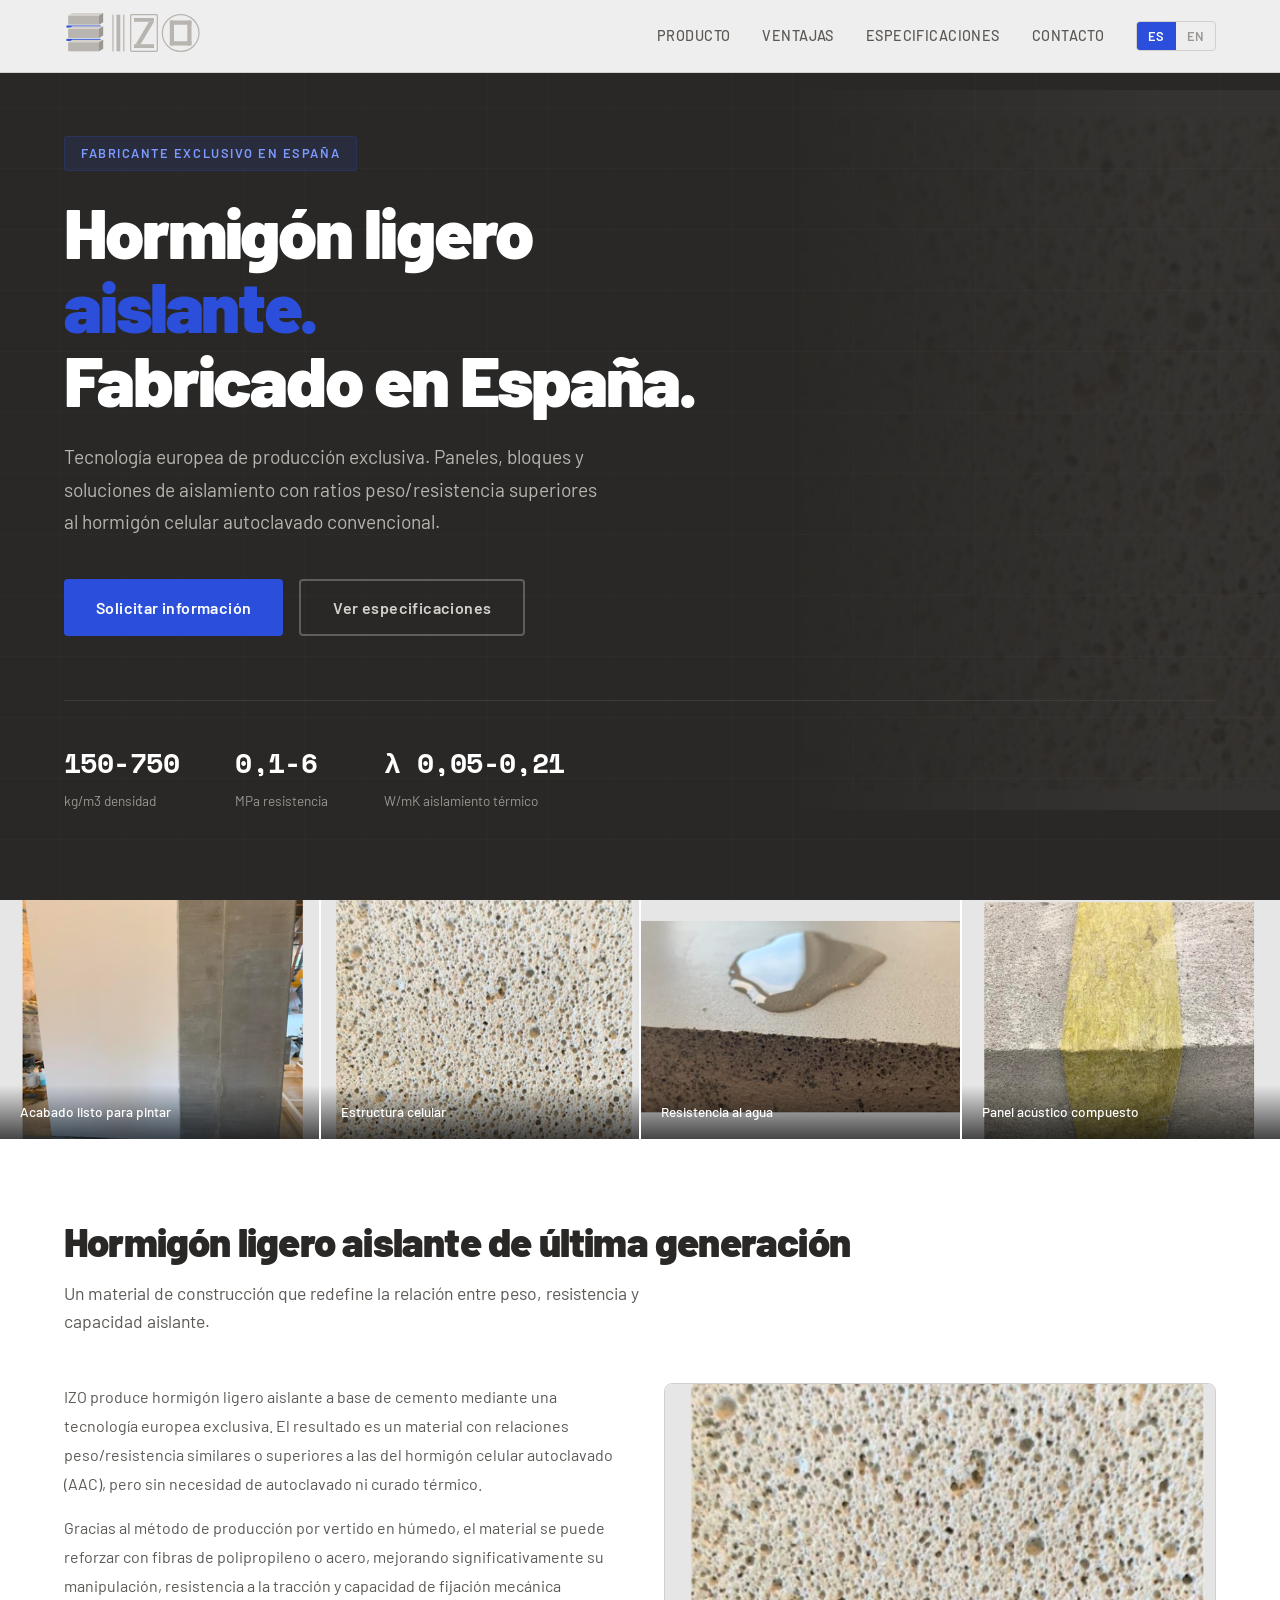
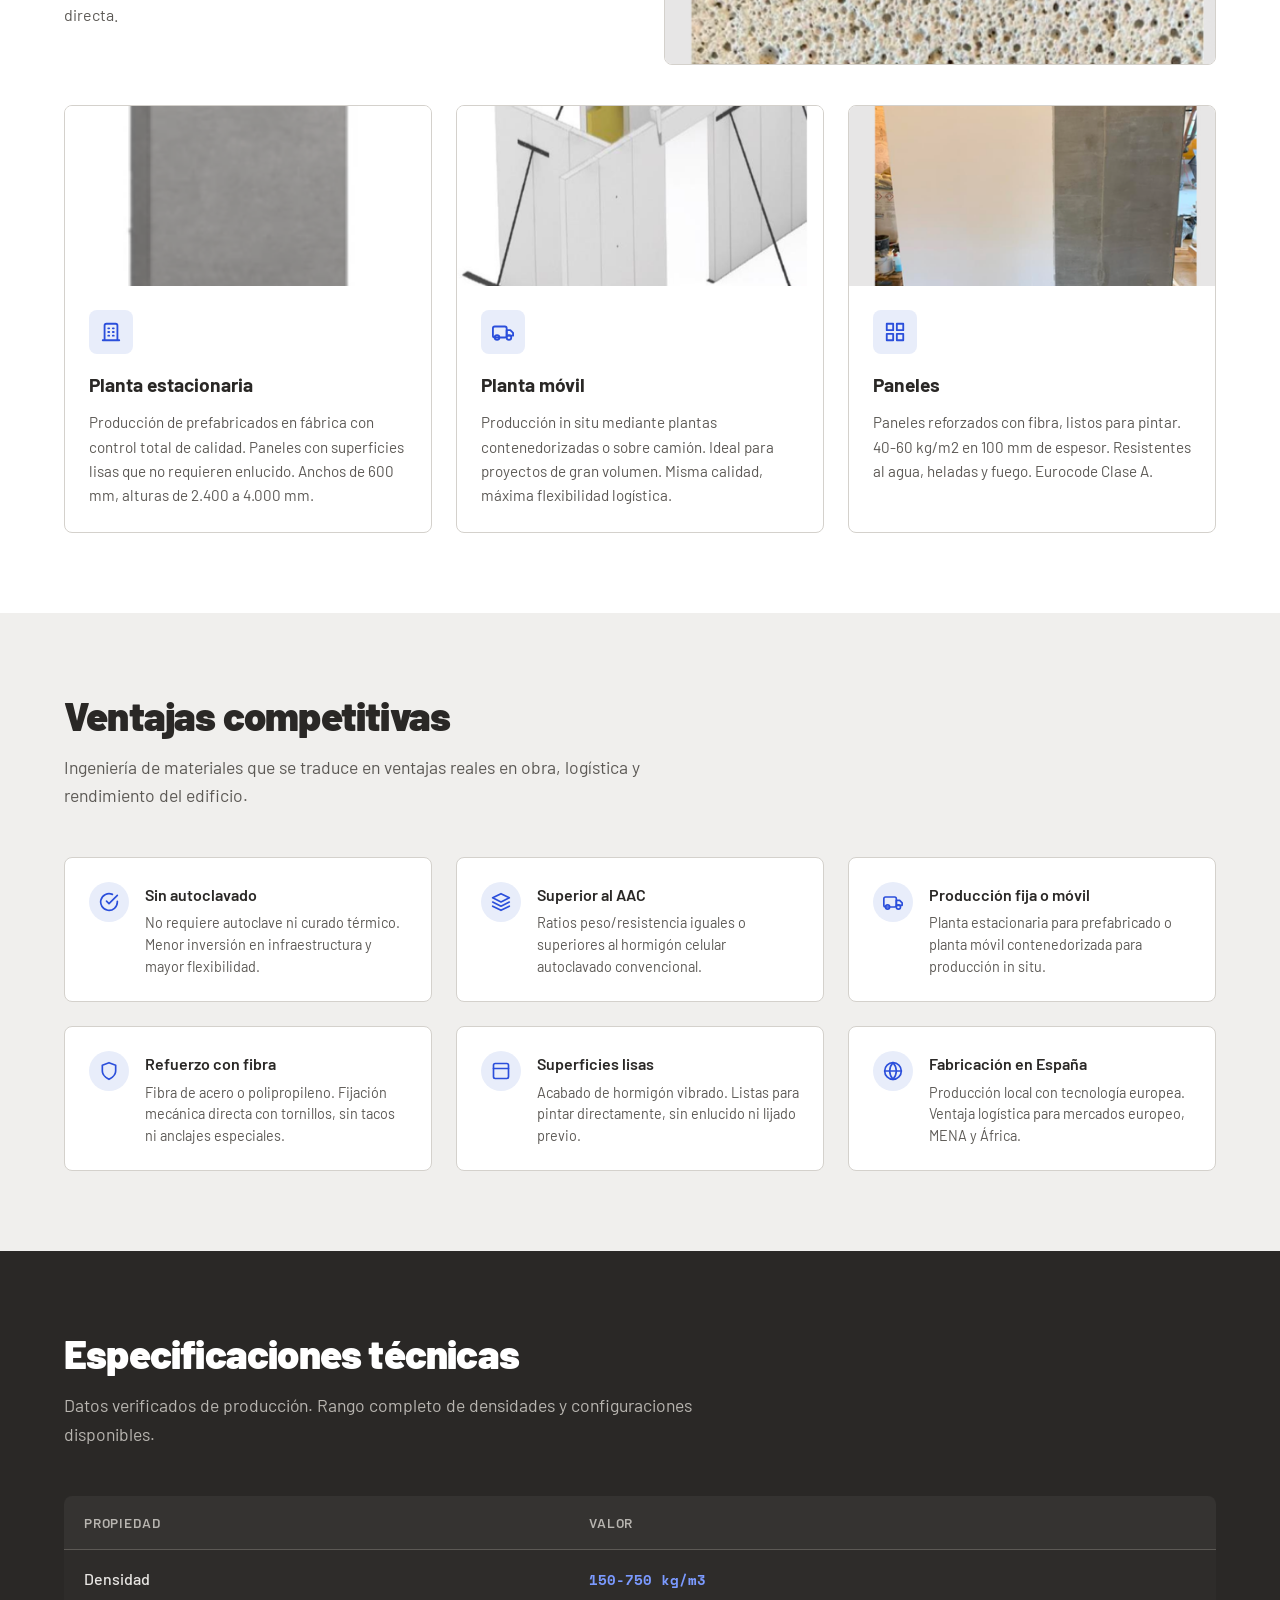
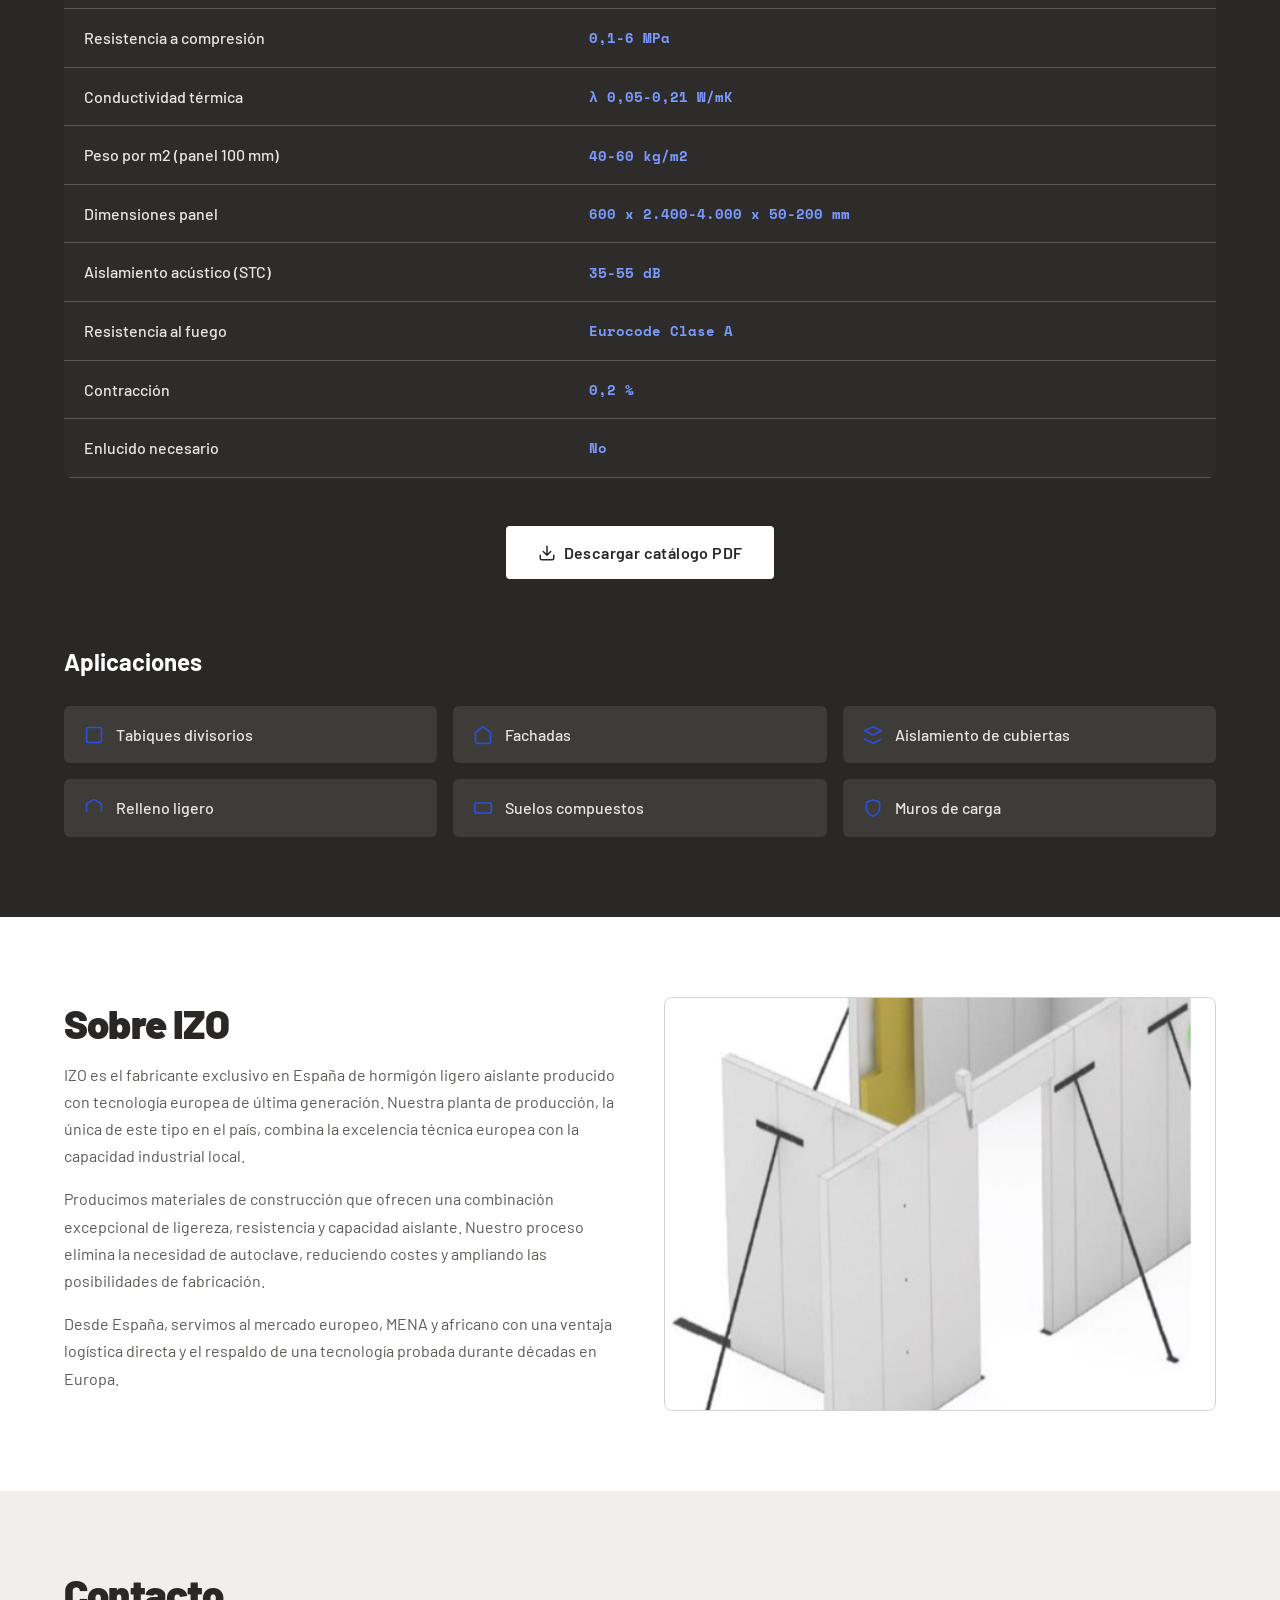
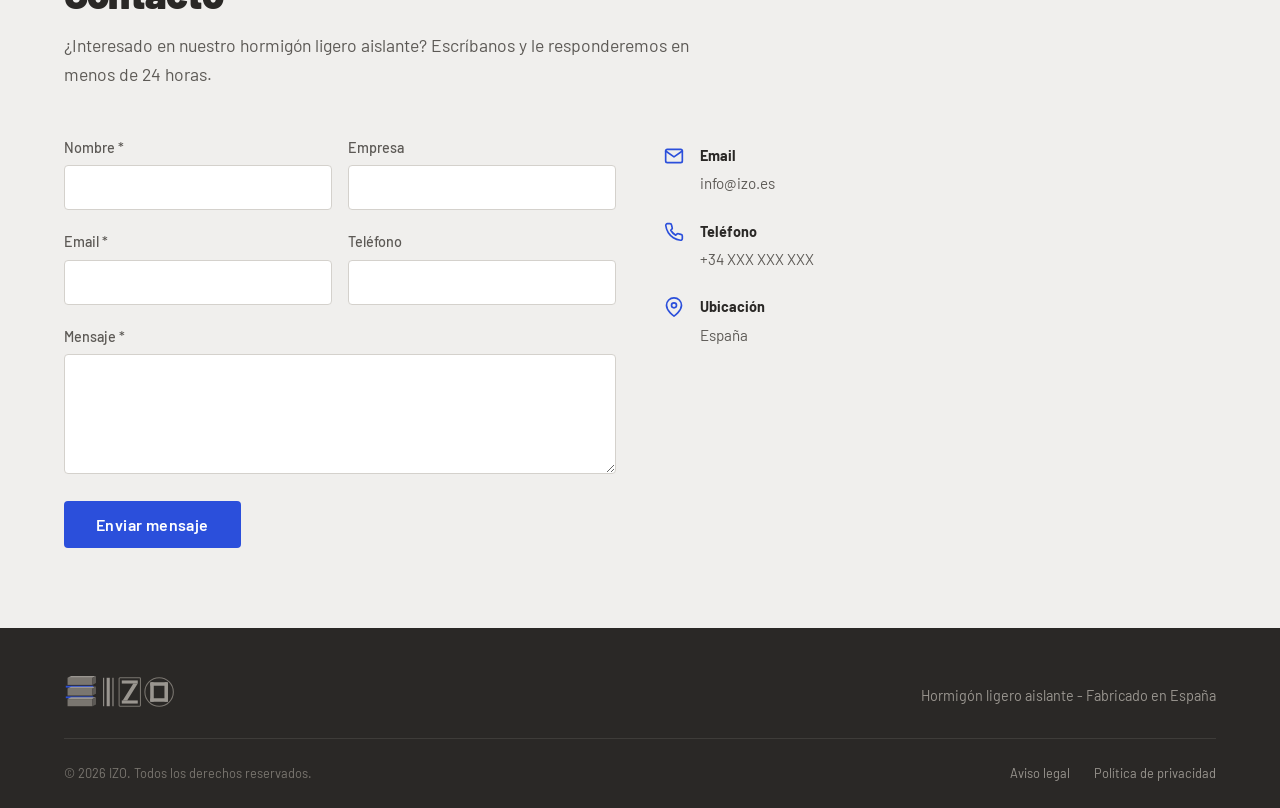
==== index.html @ 787e7ba7 "Initial commit: IZO landing page B2B" ====
<!DOCTYPE html>
<html lang="es">
<head>
  <meta charset="UTF-8">
  <meta name="viewport" content="width=device-width, initial-scale=1.0">
  <title>IZO | Hormigón Ligero Aislante — Fabricado en España</title>
  <meta name="description" content="IZO fabrica hormigón ligero aislante con tecnología europea exclusiva en España. Densidad 150–750 kg/m³, aislamiento λ 0,05–0,21 W/mK. Producción estacionaria y móvil.">

  <!-- Open Graph -->
  <meta property="og:title" content="IZO | Hormigón Ligero Aislante — Fabricado en España">
  <meta property="og:description" content="Fabricante exclusivo en España de hormigón ligero aislante con tecnología europea. Paneles, bloques y soluciones de aislamiento para construcción.">
  <meta property="og:type" content="website">
  <meta property="og:locale" content="es_ES">
  <meta property="og:locale:alternate" content="en_GB">

  <link rel="alternate" hreflang="es" href="#">
  <link rel="alternate" hreflang="en" href="#">

  <!-- Fonts -->
  <link rel="preconnect" href="https://fonts.googleapis.com">
  <link rel="preconnect" href="https://fonts.gstatic.com" crossorigin>
  <link href="https://fonts.googleapis.com/css2?family=Barlow:wght@300;400;500;600;700;900&family=Space+Mono:wght@400;700&display=swap" rel="stylesheet">

  <link rel="icon" type="image/svg+xml" href="assets/svg/izo-favicon.svg">

  <!-- Schema.org -->
  <script type="application/ld+json">
  {
    "@context": "https://schema.org",
    "@graph": [
      {
        "@type": "Organization",
        "name": "IZO",
        "description": "Fabricante exclusivo en España de hormigón ligero aislante con tecnología europea",
        "url": "",
        "logo": ""
      },
      {
        "@type": "Product",
        "name": "Hormigón Ligero Aislante IZO",
        "description": "Hormigón ligero aislante a base de cemento. Densidad 150–750 kg/m³, resistencia 0,1–6 MPa, aislamiento λ 0,05–0,21 W/mK.",
        "brand": { "@type": "Brand", "name": "IZO" },
        "manufacturer": { "@type": "Organization", "name": "IZO" }
      }
    ]
  }
  </script>

  <style>
    /* ============================================
       IZO — Design System v2
       ============================================ */
    :root {
      --izo-primary: #2B4FDB;
      --izo-primary-dark: #1E3AA6;
      --izo-primary-light: #E8EDFA;
      --izo-primary-rgb: 43, 79, 219;
      --izo-concrete-100: #F5F4F2;
      --izo-concrete-200: #E8E6E3;
      --izo-concrete-300: #D4D1CC;
      --izo-concrete-400: #B8B5B0;
      --izo-concrete-500: #9A9690;
      --izo-concrete-600: #7A7670;
      --izo-concrete-700: #5C5955;
      --izo-concrete-800: #3E3C39;
      --izo-concrete-900: #2A2826;
      --izo-white: #FFFFFF;
      --izo-black: #1A1918;
      --izo-text: #2A2826;
      --izo-text-secondary: #5C5955;
      --izo-text-muted: #9A9690;
      --izo-border: #D4D1CC;
      --izo-bg: #FAFAF9;
      --izo-bg-alt: #F0EFED;
      --izo-font-heading: 'Barlow', sans-serif;
      --izo-font-body: 'Barlow', sans-serif;
      --izo-font-mono: 'Space Mono', monospace;
      --izo-max-width: 1200px;
      --izo-transition: 0.25s ease;
    }

    /* Reset */
    *, *::before, *::after { box-sizing: border-box; margin: 0; padding: 0; }
    html { scroll-behavior: smooth; font-size: 16px; }
    body {
      font-family: var(--izo-font-body);
      color: var(--izo-text);
      background: var(--izo-white);
      line-height: 1.6;
      -webkit-font-smoothing: antialiased;
    }
    img { max-width: 100%; height: auto; display: block; }
    a { color: var(--izo-primary); text-decoration: none; transition: color var(--izo-transition); }
    a:hover { color: var(--izo-primary-dark); }

    /* ---- i18n: body class driven ---- */
    body.lang-es .t-en { display: none !important; }
    body.lang-en .t-es { display: none !important; }

    /* ---- Utility ---- */
    .container { max-width: var(--izo-max-width); margin: 0 auto; padding: 0 1.5rem; }
    .section { padding: 5rem 0; }
    .section-alt { background: var(--izo-bg-alt); }
    .section-dark { background: var(--izo-concrete-900); color: var(--izo-concrete-200); }
    .section-title {
      font-family: var(--izo-font-heading);
      font-size: clamp(1.75rem, 4vw, 2.5rem);
      font-weight: 900;
      margin-bottom: 1rem;
      color: var(--izo-concrete-900);
      line-height: 1.1;
      letter-spacing: -0.02em;
    }
    .section-dark .section-title { color: var(--izo-white); }
    .section-subtitle {
      font-size: 1.1rem;
      color: var(--izo-text-secondary);
      max-width: 640px;
      margin-bottom: 3rem;
      line-height: 1.6;
    }
    .section-dark .section-subtitle { color: var(--izo-concrete-400); }

    .btn {
      display: inline-flex;
      align-items: center;
      gap: 0.5rem;
      padding: 0.875rem 2rem;
      font-family: var(--izo-font-heading);
      font-weight: 600;
      font-size: 1rem;
      border: none;
      border-radius: 4px;
      cursor: pointer;
      transition: all var(--izo-transition);
      letter-spacing: 0.025em;
    }
    .btn:focus-visible { outline: 2px solid var(--izo-primary); outline-offset: 2px; }
    .btn-primary { background: var(--izo-primary); color: var(--izo-white); }
    .btn-primary:hover { background: var(--izo-primary-dark); color: var(--izo-white); transform: translateY(-1px); box-shadow: 0 4px 12px rgba(var(--izo-primary-rgb), 0.3); }
    .btn-outline { background: transparent; color: var(--izo-primary); border: 2px solid var(--izo-primary); }
    .btn-outline:hover { background: var(--izo-primary); color: var(--izo-white); }
    .btn-ghost { background: transparent; border: 2px solid rgba(255,255,255,0.25); color: var(--izo-concrete-300); }
    .btn-ghost:hover { border-color: rgba(255,255,255,0.5); color: var(--izo-white); }
    .btn-white { background: var(--izo-white); color: var(--izo-concrete-900); }
    .btn-white:hover { background: var(--izo-concrete-100); transform: translateY(-1px); }

    /* ---- Header ---- */
    .header {
      position: fixed;
      top: 0; left: 0; right: 0;
      z-index: 100;
      background: rgba(255,255,255,0.92);
      backdrop-filter: blur(12px);
      -webkit-backdrop-filter: blur(12px);
      border-bottom: 1px solid var(--izo-border);
      transition: box-shadow var(--izo-transition);
    }
    .header.scrolled { box-shadow: 0 2px 20px rgba(0,0,0,0.08); }
    .header-inner {
      display: flex;
      align-items: center;
      justify-content: space-between;
      height: 72px;
      max-width: var(--izo-max-width);
      margin: 0 auto;
      padding: 0 1.5rem;
    }
    .header-logo svg { height: 40px; width: auto; }
    .nav { display: flex; align-items: center; gap: 2rem; }
    .nav-link {
      font-family: var(--izo-font-heading);
      font-weight: 500;
      font-size: 0.9rem;
      color: var(--izo-text-secondary);
      letter-spacing: 0.03em;
      text-transform: uppercase;
      position: relative;
    }
    .nav-link:hover { color: var(--izo-primary); }
    .nav-link::after {
      content: '';
      position: absolute;
      bottom: -4px; left: 0;
      width: 0; height: 2px;
      background: var(--izo-primary);
      transition: width var(--izo-transition);
    }
    .nav-link:hover::after { width: 100%; }
    .lang-switch {
      display: flex;
      border: 1px solid var(--izo-border);
      border-radius: 4px;
      overflow: hidden;
    }
    .lang-switch button {
      padding: 0.35rem 0.7rem;
      font-family: var(--izo-font-heading);
      font-size: 0.8rem;
      font-weight: 600;
      border: none;
      background: transparent;
      color: var(--izo-text-muted);
      cursor: pointer;
      transition: all var(--izo-transition);
    }
    .lang-switch button.active { background: var(--izo-primary); color: var(--izo-white); }
    .mobile-toggle {
      display: none;
      flex-direction: column;
      gap: 5px;
      background: none;
      border: none;
      cursor: pointer;
      padding: 4px;
    }
    .mobile-toggle span { display: block; width: 24px; height: 2px; background: var(--izo-concrete-700); transition: all var(--izo-transition); }

    /* ---- Hero ---- */
    .hero {
      position: relative;
      min-height: 100vh;
      display: flex;
      align-items: center;
      background: var(--izo-concrete-900);
      overflow: hidden;
    }
    .hero::before {
      content: '';
      position: absolute;
      inset: 0;
      background:
        repeating-linear-gradient(0deg, transparent, transparent 60px, rgba(255,255,255,0.018) 60px, rgba(255,255,255,0.018) 61px),
        repeating-linear-gradient(90deg, transparent, transparent 60px, rgba(255,255,255,0.012) 60px, rgba(255,255,255,0.012) 61px);
    }
    /* Decorative concrete texture accent */
    .hero::after {
      content: '';
      position: absolute;
      right: -5%;
      top: 10%;
      width: 45%;
      height: 80%;
      background: url('assets/img/textura-celular.png') center/cover no-repeat;
      opacity: 0.06;
      mask-image: linear-gradient(to left, black 30%, transparent);
      -webkit-mask-image: linear-gradient(to left, black 30%, transparent);
    }
    .hero-content {
      position: relative;
      z-index: 1;
      max-width: var(--izo-max-width);
      margin: 0 auto;
      padding: 8rem 1.5rem 5rem;
      width: 100%;
    }
    .hero-badge {
      display: inline-block;
      padding: 0.4rem 1rem;
      background: rgba(43, 79, 219, 0.12);
      color: #7B9AFF;
      font-family: var(--izo-font-heading);
      font-weight: 600;
      font-size: 0.8rem;
      letter-spacing: 0.12em;
      text-transform: uppercase;
      border-radius: 3px;
      margin-bottom: 1.5rem;
      border: 1px solid rgba(43, 79, 219, 0.2);
    }
    .hero h1 {
      font-family: var(--izo-font-heading);
      font-weight: 900;
      font-size: clamp(2.5rem, 5.5vw, 4.5rem);
      line-height: 1.05;
      color: var(--izo-white);
      max-width: 700px;
      margin-bottom: 1.5rem;
      letter-spacing: -0.03em;
    }
    .hero h1 span { color: var(--izo-primary); }
    .hero-sub {
      font-size: 1.2rem;
      color: var(--izo-concrete-400);
      max-width: 540px;
      margin-bottom: 2.5rem;
      line-height: 1.7;
    }
    .hero-actions { display: flex; gap: 1rem; flex-wrap: wrap; }
    .hero-stats {
      display: flex;
      gap: 3.5rem;
      margin-top: 4rem;
      padding-top: 2.5rem;
      border-top: 1px solid var(--izo-concrete-800);
    }
    .hero-stat-value {
      font-family: var(--izo-font-mono);
      font-size: 1.75rem;
      font-weight: 700;
      color: var(--izo-white);
      letter-spacing: -0.02em;
    }
    .hero-stat-label { font-size: 0.85rem; color: var(--izo-concrete-500); margin-top: 0.25rem; }

    /* ---- Product ---- */
    .product-intro {
      display: grid;
      grid-template-columns: 1fr 1fr;
      gap: 3rem;
      margin-bottom: 2.5rem;
      align-items: start;
    }
    .product-intro-text p { color: var(--izo-text-secondary); line-height: 1.8; margin-bottom: 1rem; }
    .product-intro-image {
      border-radius: 8px;
      overflow: hidden;
      border: 1px solid var(--izo-border);
    }
    .product-intro-image img { width: 100%; height: 280px; object-fit: cover; }

    .cards-grid { display: flex; flex-wrap: wrap; gap: 1.5rem; }
    .cards-grid .card { flex: 1 1 calc(33.333% - 1rem); min-width: 280px; }
    .card {
      display: flex;
      flex-direction: column;
      background: var(--izo-white);
      border: 1px solid var(--izo-border);
      border-radius: 8px;
      overflow: hidden;
      transition: box-shadow var(--izo-transition), transform var(--izo-transition);
      cursor: default;
    }
    .card:hover { box-shadow: 0 8px 24px rgba(0,0,0,0.08); transform: translateY(-2px); }
    .card-img { height: 180px; overflow: hidden; background: var(--izo-concrete-200); }
    .card-img img { width: 100%; height: 100%; object-fit: cover; }
    .card-body { padding: 1.5rem; }
    .card-icon {
      width: 44px; height: 44px;
      background: var(--izo-primary-light);
      border-radius: 8px;
      display: flex;
      align-items: center;
      justify-content: center;
      margin-bottom: 1rem;
    }
    .card-icon svg { width: 22px; height: 22px; stroke: var(--izo-primary); fill: none; stroke-width: 2; stroke-linecap: round; stroke-linejoin: round; }
    .card h3 {
      font-family: var(--izo-font-heading);
      font-weight: 700;
      font-size: 1.2rem;
      margin-bottom: 0.6rem;
      color: var(--izo-concrete-900);
    }
    .card p { color: var(--izo-text-secondary); font-size: 0.95rem; line-height: 1.6; }

    /* ---- Advantages ---- */
    .advantages-grid { display: flex; flex-wrap: wrap; gap: 1.5rem; }
    .advantages-grid .advantage-item { flex: 1 1 calc(33.333% - 1rem); min-width: 280px; }
    .advantage-item {
      display: flex;
      gap: 1rem;
      align-items: flex-start;
      padding: 1.5rem;
      background: var(--izo-white);
      border-radius: 8px;
      border: 1px solid var(--izo-border);
      transition: box-shadow var(--izo-transition);
    }
    .advantage-item:hover { box-shadow: 0 4px 16px rgba(0,0,0,0.06); }
    .advantage-icon {
      flex-shrink: 0;
      width: 40px; height: 40px;
      background: var(--izo-primary-light);
      border-radius: 50%;
      display: flex;
      align-items: center;
      justify-content: center;
    }
    .advantage-icon svg { width: 20px; height: 20px; stroke: var(--izo-primary); fill: none; stroke-width: 2; stroke-linecap: round; stroke-linejoin: round; }
    .advantage-text h4 { font-family: var(--izo-font-heading); font-weight: 600; font-size: 1rem; margin-bottom: 0.3rem; }
    .advantage-text p { font-size: 0.9rem; color: var(--izo-text-secondary); line-height: 1.5; }

    /* ---- Image showcase strip ---- */
    .showcase-strip {
      display: grid;
      grid-template-columns: repeat(4, 1fr);
      gap: 2px;
      margin: 0;
      overflow: hidden;
    }
    .showcase-strip-item {
      position: relative;
      aspect-ratio: 4/3;
      overflow: hidden;
    }
    .showcase-strip-item img { width: 100%; height: 100%; object-fit: cover; transition: transform 0.4s ease; }
    .showcase-strip-item:hover img { transform: scale(1.05); }
    .showcase-strip-item .overlay {
      position: absolute;
      bottom: 0; left: 0; right: 0;
      padding: 1rem 1.25rem;
      background: linear-gradient(transparent, rgba(0,0,0,0.7));
      color: white;
      font-family: var(--izo-font-heading);
      font-weight: 500;
      font-size: 0.85rem;
    }

    /* ---- Specs ---- */
    .specs-table { width: 100%; border-collapse: collapse; }
    .specs-table th, .specs-table td { text-align: left; padding: 1rem 1.25rem; border-bottom: 1px solid var(--izo-concrete-700); }
    .specs-table th {
      font-weight: 600;
      color: var(--izo-concrete-400);
      font-size: 0.85rem;
      text-transform: uppercase;
      letter-spacing: 0.06em;
      background: rgba(255,255,255,0.03);
    }
    .specs-table td:first-child { font-weight: 500; color: var(--izo-concrete-200); }
    .specs-table td:last-child { font-family: var(--izo-font-mono); font-size: 0.9rem; color: #7B9AFF; font-weight: 700; }
    .specs-table tr:hover { background: rgba(255,255,255,0.03); }

    .specs-cards { display: none; }
    .spec-card {
      padding: 1rem 1.25rem;
      border: 1px solid var(--izo-concrete-700);
      border-radius: 6px;
      margin-bottom: 0.75rem;
      display: flex;
      justify-content: space-between;
      align-items: center;
      background: var(--izo-concrete-800);
      color: var(--izo-concrete-200);
    }
    .spec-card-label { font-weight: 500; font-size: 0.95rem; }
    .spec-card-value { font-family: var(--izo-font-mono); font-size: 0.9rem; color: #7B9AFF; font-weight: 700; }

    /* ---- Applications ---- */
    .apps-grid { display: flex; flex-wrap: wrap; gap: 1rem; }
    .apps-grid .app-item { flex: 1 1 calc(33.333% - 0.67rem); min-width: 180px; }
    .app-item {
      display: flex;
      align-items: center;
      gap: 0.75rem;
      padding: 1rem 1.25rem;
      background: var(--izo-concrete-800);
      border-radius: 6px;
      color: var(--izo-concrete-200);
      font-weight: 500;
      transition: background var(--izo-transition);
    }
    .app-item:hover { background: var(--izo-concrete-700); }
    .app-item svg { width: 20px; height: 20px; stroke: var(--izo-primary); fill: none; stroke-width: 2; flex-shrink: 0; }

    /* ---- About ---- */
    .about-content { display: grid; grid-template-columns: 1fr 1fr; gap: 3rem; align-items: center; }
    .about-text p { margin-bottom: 1rem; color: var(--izo-text-secondary); line-height: 1.7; }
    .about-image { border-radius: 8px; overflow: hidden; border: 1px solid var(--izo-border); }
    .about-image img { width: 100%; aspect-ratio: 4/3; object-fit: cover; }

    /* ---- Contact ---- */
    .contact-grid { display: grid; grid-template-columns: 1fr 1fr; gap: 3rem; }
    .form-group { margin-bottom: 1.25rem; }
    .form-group label { display: block; font-weight: 500; font-size: 0.9rem; margin-bottom: 0.4rem; color: var(--izo-concrete-700); }
    .form-group input, .form-group textarea {
      width: 100%;
      padding: 0.75rem 1rem;
      border: 1px solid var(--izo-border);
      border-radius: 4px;
      font-family: var(--izo-font-body);
      font-size: 1rem;
      color: var(--izo-text);
      transition: border-color var(--izo-transition), box-shadow var(--izo-transition);
      background: var(--izo-white);
    }
    .form-group input:focus, .form-group textarea:focus {
      outline: none;
      border-color: var(--izo-primary);
      box-shadow: 0 0 0 3px rgba(var(--izo-primary-rgb), 0.1);
    }
    .form-group textarea { resize: vertical; min-height: 120px; }
    .contact-info { padding-top: 0.5rem; }
    .contact-info-item { display: flex; align-items: flex-start; gap: 1rem; margin-bottom: 1.5rem; }
    .contact-info-item svg { width: 20px; height: 20px; stroke: var(--izo-primary); fill: none; stroke-width: 2; flex-shrink: 0; margin-top: 2px; }
    .contact-info-item strong { display: block; font-size: 0.9rem; margin-bottom: 0.2rem; }
    .contact-info-item span { color: var(--izo-text-secondary); font-size: 0.95rem; }

    /* ---- Footer ---- */
    .footer { background: var(--izo-concrete-900); color: var(--izo-concrete-400); padding: 3rem 0 1.5rem; }
    .footer-inner {
      display: flex;
      justify-content: space-between;
      align-items: center;
      padding-bottom: 1.5rem;
      border-bottom: 1px solid var(--izo-concrete-800);
      margin-bottom: 1.5rem;
    }
    .footer-logo svg { height: 32px; width: auto; }
    .footer-tagline { font-size: 0.9rem; color: var(--izo-concrete-500); }
    .footer-bottom { display: flex; justify-content: space-between; font-size: 0.8rem; color: var(--izo-concrete-600); }
    .footer-links { display: flex; gap: 1.5rem; }
    .footer-links a { color: var(--izo-concrete-500); font-size: 0.8rem; }
    .footer-links a:hover { color: var(--izo-concrete-300); }

    /* ---- Responsive ---- */
    @media (max-width: 768px) {
      .nav { display: none; }
      .nav.open {
        display: flex; flex-direction: column;
        position: absolute; top: 72px; left: 0; right: 0;
        background: var(--izo-white);
        padding: 1.5rem;
        border-bottom: 1px solid var(--izo-border);
        box-shadow: 0 8px 24px rgba(0,0,0,0.12);
      }
      .mobile-toggle { display: flex; }
      .hero-stats { flex-wrap: wrap; gap: 2rem; }
      .product-intro { grid-template-columns: 1fr; }
      .cards-grid .card { flex: 1 1 100%; }
      .advantages-grid .advantage-item { flex: 1 1 100%; }
      .showcase-strip { grid-template-columns: repeat(2, 1fr); }
      .about-content { grid-template-columns: 1fr; }
      .contact-grid { grid-template-columns: 1fr; }
      .specs-table-wrap { display: none; }
      .specs-cards { display: block; }
      .footer-inner { flex-direction: column; gap: 1rem; text-align: center; }
      .footer-bottom { flex-direction: column; gap: 0.5rem; text-align: center; }
      .hero h1 { font-size: 2.25rem; }
      .hero::after { display: none; }
    }
    @media (min-width: 769px) and (max-width: 1024px) {
      .cards-grid .card { flex: 1 1 calc(50% - 0.75rem); }
      .advantages-grid .advantage-item { flex: 1 1 calc(50% - 0.75rem); }
    }
    @media (prefers-reduced-motion: reduce) {
      *, *::before, *::after { animation-duration: 0.01ms !important; transition-duration: 0.01ms !important; }
    }
  </style>
</head>
<body>

<!-- ============ HEADER ============ -->
<header class="header" id="header">
  <div class="header-inner">
    <a href="#" class="header-logo" aria-label="IZO">
      <svg viewBox="0 0 220 48" fill="none" xmlns="http://www.w3.org/2000/svg">
        <!-- Bloques isométricos -->
        <polygon fill="#B8B5B0" points="5,3 42,3 42,14 5,14"/>
        <polygon fill="#D4D1CC" points="5,3 42,3 47,0 10,0"/>
        <polygon fill="#9A9690" points="42,3 47,0 47,11 42,14"/>
        <rect fill="#2B4FDB" x="3" y="15 " width="41" height="2.5"/>
        <polygon fill="#B8B5B0" points="5,19 42,19 42,30 5,30"/>
        <polygon fill="#D4D1CC" points="5,19 42,19 47,16 10,16"/>
        <polygon fill="#9A9690" points="42,19 47,16 47,27 42,30"/>
        <rect fill="#2B4FDB" x="3" y="31" width="41" height="2.5"/>
        <polygon fill="#B8B5B0" points="5,35 42,35 42,46 5,46"/>
        <polygon fill="#D4D1CC" points="5,35 42,35 47,32 10,32"/>
        <polygon fill="#9A9690" points="42,35 47,32 47,43 42,46"/>
        <!-- I -->
        <rect fill="#B8B5B0" x="58" y="2" width="1.5" height="44"/>
        <rect fill="#B8B5B0" x="63" y="2" width="4.5" height="44"/>
        <rect fill="#B8B5B0" x="71" y="2" width="1.5" height="44"/>
        <!-- Z -->
        <rect stroke="#B8B5B0" stroke-width="1.5" fill="none" x="80" y="2" width="32" height="44" rx="1"/>
        <rect fill="#B8B5B0" x="84" y="6" width="24" height="4.5"/>
        <polygon fill="#B8B5B0" points="102,10.5 108,10.5 92,37.5 86,37.5"/>
        <rect fill="#B8B5B0" x="84" y="37.5" width="24" height="4.5"/>
        <!-- O -->
        <circle stroke="#B8B5B0" stroke-width="1.5" fill="none" cx="140" cy="24" r="22"/>
        <rect fill="#B8B5B0" x="127" y="9" width="5" height="30" rx="1.5"/>
        <rect fill="#B8B5B0" x="148" y="9" width="5" height="30" rx="1.5"/>
        <rect fill="#B8B5B0" x="127" y="9" width="26" height="5" rx="1.5"/>
        <rect fill="#B8B5B0" x="127" y="34" width="26" height="5" rx="1.5"/>
      </svg>
    </a>

    <nav class="nav" id="nav">
      <a href="#producto" class="nav-link t-es">Producto</a>
      <a href="#producto" class="nav-link t-en">Product</a>
      <a href="#ventajas" class="nav-link t-es">Ventajas</a>
      <a href="#ventajas" class="nav-link t-en">Advantages</a>
      <a href="#specs" class="nav-link t-es">Especificaciones</a>
      <a href="#specs" class="nav-link t-en">Specifications</a>
      <a href="#contacto" class="nav-link t-es">Contacto</a>
      <a href="#contacto" class="nav-link t-en">Contact</a>
      <div class="lang-switch">
        <button onclick="setLang('es')" class="active" id="btn-es">ES</button>
        <button onclick="setLang('en')" id="btn-en">EN</button>
      </div>
    </nav>

    <button class="mobile-toggle" onclick="document.getElementById('nav').classList.toggle('open')" aria-label="Menu">
      <span></span><span></span><span></span>
    </button>
  </div>
</header>

<!-- ============ HERO ============ -->
<section class="hero" id="hero">
  <div class="hero-content">
    <div class="hero-badge t-es">Fabricante exclusivo en España</div>
    <div class="hero-badge t-en">Exclusive manufacturer in Spain</div>

    <h1 class="t-es">Hormigón ligero <span>aislante.</span><br>Fabricado en España.</h1>
    <h1 class="t-en">Lightweight insulative <span>concrete.</span><br>Made in Spain.</h1>

    <p class="hero-sub t-es">Tecnología europea de producción exclusiva. Paneles, bloques y soluciones de aislamiento con ratios peso/resistencia superiores al hormigón celular autoclavado convencional.</p>
    <p class="hero-sub t-en">Exclusive European production technology. Panels, blocks and insulation solutions with weight-to-strength ratios superior to conventional autoclaved aerated concrete.</p>

    <div class="hero-actions">
      <a href="#contacto" class="btn btn-primary t-es">Solicitar información</a>
      <a href="#contacto" class="btn btn-primary t-en">Request information</a>
      <a href="#specs" class="btn btn-ghost t-es">Ver especificaciones</a>
      <a href="#specs" class="btn btn-ghost t-en">View specifications</a>
    </div>

    <div class="hero-stats">
      <div>
        <div class="hero-stat-value">150-750</div>
        <div class="hero-stat-label">kg/m3 <span class="t-es">densidad</span><span class="t-en">density</span></div>
      </div>
      <div>
        <div class="hero-stat-value">0,1-6</div>
        <div class="hero-stat-label">MPa <span class="t-es">resistencia</span><span class="t-en">compressive strength</span></div>
      </div>
      <div>
        <div class="hero-stat-value">&#955; 0,05-0,21</div>
        <div class="hero-stat-label">W/mK <span class="t-es">aislamiento térmico</span><span class="t-en">thermal insulation</span></div>
      </div>
    </div>
  </div>
</section>

<!-- ============ IMAGE SHOWCASE ============ -->
<div class="showcase-strip">
  <div class="showcase-strip-item">
    <img src="assets/img/panel-pintado.png" alt="Panel IZO con acabado pintado y superficie natural" loading="lazy">
    <div class="overlay t-es">Acabado listo para pintar</div>
    <div class="overlay t-en">Ready-to-paint finish</div>
  </div>
  <div class="showcase-strip-item">
    <img src="assets/img/textura-celular.png" alt="Estructura celular del hormigón ligero IZO" loading="lazy">
    <div class="overlay t-es">Estructura celular</div>
    <div class="overlay t-en">Cellular structure</div>
  </div>
  <div class="showcase-strip-item">
    <img src="assets/img/resistencia-agua.png" alt="Resistencia al agua del hormigón ligero IZO" loading="lazy">
    <div class="overlay t-es">Resistencia al agua</div>
    <div class="overlay t-en">Water resistance</div>
  </div>
  <div class="showcase-strip-item">
    <img src="assets/img/panel-acustico.png" alt="Panel acústico compuesto con núcleo de lana mineral" loading="lazy">
    <div class="overlay t-es">Panel acústico compuesto</div>
    <div class="overlay t-en">Acoustic composite panel</div>
  </div>
</div>

<!-- ============ PRODUCTO ============ -->
<section class="section" id="producto">
  <div class="container">
    <div class="section-title t-es">Hormigón ligero aislante de última generación</div>
    <div class="section-title t-en">Next-generation lightweight insulative concrete</div>
    <p class="section-subtitle t-es">Un material de construcción que redefine la relación entre peso, resistencia y capacidad aislante.</p>
    <p class="section-subtitle t-en">A building material that redefines the relationship between weight, strength and insulation capacity.</p>

    <div class="product-intro">
      <div class="product-intro-text">
        <p class="t-es">IZO produce hormigón ligero aislante a base de cemento mediante una tecnología europea exclusiva. El resultado es un material con relaciones peso/resistencia similares o superiores a las del hormigón celular autoclavado (AAC), pero sin necesidad de autoclavado ni curado térmico.</p>
        <p class="t-es">Gracias al método de producción por vertido en húmedo, el material se puede reforzar con fibras de polipropileno o acero, mejorando significativamente su manipulación, resistencia a la tracción y capacidad de fijación mecánica directa.</p>
        <p class="t-en">IZO produces lightweight insulative cement-based concrete using exclusive European technology. The result is a material with weight-to-strength ratios equal to or exceeding conventional autoclaved aerated concrete (AAC), requiring no autoclaving or thermal curing.</p>
        <p class="t-en">Thanks to the wet-cast production method, the material can be reinforced with polypropylene or steel fibres, significantly improving handling, tensile strength and direct mechanical fixing capacity.</p>
      </div>
      <div class="product-intro-image">
        <img src="assets/img/textura-celular.png" alt="Estructura celular del hormigón ligero IZO" loading="lazy">
      </div>
    </div>

    <!-- Production modes -->
    <div class="cards-grid">
      <div class="card t-es">
        <div class="card-img"><img src="assets/img/panel-individual.png" alt="Panel prefabricado IZO" loading="lazy"></div>
        <div class="card-body">
          <div class="card-icon"><svg viewBox="0 0 24 24"><path d="M3 21h18M9 8h1M9 12h1M9 16h1M14 8h1M14 12h1M14 16h1M5 21V5a2 2 0 0 1 2-2h10a2 2 0 0 1 2 2v16"/></svg></div>
          <h3>Planta estacionaria</h3>
          <p>Producción de prefabricados en fábrica con control total de calidad. Paneles con superficies lisas que no requieren enlucido. Anchos de 600 mm, alturas de 2.400 a 4.000 mm.</p>
        </div>
      </div>
      <div class="card t-es">
        <div class="card-img"><img src="assets/img/instalacion-3d.png" alt="Instalación de paneles IZO" loading="lazy"></div>
        <div class="card-body">
          <div class="card-icon"><svg viewBox="0 0 24 24"><rect x="1" y="6" width="15" height="12" rx="2"/><path d="M16 10h4l3 3v3h-7V10Z"/><circle cx="5.5" cy="18" r="2.5"/><circle cx="18.5" cy="18" r="2.5"/></svg></div>
          <h3>Planta móvil</h3>
          <p>Producción in situ mediante plantas contenedorizadas o sobre camión. Ideal para proyectos de gran volumen. Misma calidad, máxima flexibilidad logística.</p>
        </div>
      </div>
      <div class="card t-es">
        <div class="card-img"><img src="assets/img/panel-pintado.png" alt="Panel IZO acabado" loading="lazy"></div>
        <div class="card-body">
          <div class="card-icon"><svg viewBox="0 0 24 24"><rect x="3" y="3" width="7" height="7"/><rect x="14" y="3" width="7" height="7"/><rect x="3" y="14" width="7" height="7"/><rect x="14" y="14" width="7" height="7"/></svg></div>
          <h3>Paneles</h3>
          <p>Paneles reforzados con fibra, listos para pintar. 40-60 kg/m2 en 100 mm de espesor. Resistentes al agua, heladas y fuego. Eurocode Clase A.</p>
        </div>
      </div>

      <div class="card t-en">
        <div class="card-img"><img src="assets/img/panel-individual.png" alt="IZO precast panel" loading="lazy"></div>
        <div class="card-body">
          <div class="card-icon"><svg viewBox="0 0 24 24"><path d="M3 21h18M9 8h1M9 12h1M9 16h1M14 8h1M14 12h1M14 16h1M5 21V5a2 2 0 0 1 2-2h10a2 2 0 0 1 2 2v16"/></svg></div>
          <h3>Stationary plant</h3>
          <p>Factory-based precast production with full quality control. Smooth-surface panels requiring no plastering. Widths of 600 mm, heights from 2,400 to 4,000 mm.</p>
        </div>
      </div>
      <div class="card t-en">
        <div class="card-img"><img src="assets/img/instalacion-3d.png" alt="IZO panel installation" loading="lazy"></div>
        <div class="card-body">
          <div class="card-icon"><svg viewBox="0 0 24 24"><rect x="1" y="6" width="15" height="12" rx="2"/><path d="M16 10h4l3 3v3h-7V10Z"/><circle cx="5.5" cy="18" r="2.5"/><circle cx="18.5" cy="18" r="2.5"/></svg></div>
          <h3>Mobile plant</h3>
          <p>On-site production using containerised or truck-mounted plants. Ideal for high-volume projects. Same quality, maximum logistical flexibility.</p>
        </div>
      </div>
      <div class="card t-en">
        <div class="card-img"><img src="assets/img/panel-pintado.png" alt="IZO finished panel" loading="lazy"></div>
        <div class="card-body">
          <div class="card-icon"><svg viewBox="0 0 24 24"><rect x="3" y="3" width="7" height="7"/><rect x="14" y="3" width="7" height="7"/><rect x="3" y="14" width="7" height="7"/><rect x="14" y="14" width="7" height="7"/></svg></div>
          <h3>Panels</h3>
          <p>Fibre-reinforced panels, ready to paint. 40-60 kg/m2 at 100 mm thickness. Water, frost and fire resistant. Eurocode Class A.</p>
        </div>
      </div>
    </div>
  </div>
</section>

<!-- ============ VENTAJAS ============ -->
<section class="section section-alt" id="ventajas">
  <div class="container">
    <div class="section-title t-es">Ventajas competitivas</div>
    <div class="section-title t-en">Competitive advantages</div>
    <p class="section-subtitle t-es">Ingeniería de materiales que se traduce en ventajas reales en obra, logística y rendimiento del edificio.</p>
    <p class="section-subtitle t-en">Materials engineering that translates into real advantages in construction, logistics and building performance.</p>

    <div class="advantages-grid">
      <div class="advantage-item t-es">
        <div class="advantage-icon"><svg viewBox="0 0 24 24"><path d="M22 11.08V12a10 10 0 1 1-5.93-9.14"/><polyline points="22 4 12 14.01 9 11.01"/></svg></div>
        <div class="advantage-text"><h4>Sin autoclavado</h4><p>No requiere autoclave ni curado térmico. Menor inversión en infraestructura y mayor flexibilidad.</p></div>
      </div>
      <div class="advantage-item t-es">
        <div class="advantage-icon"><svg viewBox="0 0 24 24"><path d="M12 2L2 7l10 5 10-5-10-5zM2 17l10 5 10-5M2 12l10 5 10-5"/></svg></div>
        <div class="advantage-text"><h4>Superior al AAC</h4><p>Ratios peso/resistencia iguales o superiores al hormigón celular autoclavado convencional.</p></div>
      </div>
      <div class="advantage-item t-es">
        <div class="advantage-icon"><svg viewBox="0 0 24 24"><rect x="1" y="6" width="15" height="12" rx="2"/><path d="M16 10h4l3 3v3h-7V10Z"/><circle cx="5.5" cy="18" r="2.5"/><circle cx="18.5" cy="18" r="2.5"/></svg></div>
        <div class="advantage-text"><h4>Producción fija o móvil</h4><p>Planta estacionaria para prefabricado o planta móvil contenedorizada para producción in situ.</p></div>
      </div>
      <div class="advantage-item t-es">
        <div class="advantage-icon"><svg viewBox="0 0 24 24"><path d="M12 22s8-4 8-10V5l-8-3-8 3v7c0 6 8 10 8 10z"/></svg></div>
        <div class="advantage-text"><h4>Refuerzo con fibra</h4><p>Fibra de acero o polipropileno. Fijación mecánica directa con tornillos, sin tacos ni anclajes especiales.</p></div>
      </div>
      <div class="advantage-item t-es">
        <div class="advantage-icon"><svg viewBox="0 0 24 24"><rect x="3" y="3" width="18" height="18" rx="2"/><line x1="3" y1="9" x2="21" y2="9"/></svg></div>
        <div class="advantage-text"><h4>Superficies lisas</h4><p>Acabado de hormigón vibrado. Listas para pintar directamente, sin enlucido ni lijado previo.</p></div>
      </div>
      <div class="advantage-item t-es">
        <div class="advantage-icon"><svg viewBox="0 0 24 24"><circle cx="12" cy="12" r="10"/><line x1="2" y1="12" x2="22" y2="12"/><path d="M12 2a15.3 15.3 0 0 1 4 10 15.3 15.3 0 0 1-4 10 15.3 15.3 0 0 1-4-10 15.3 15.3 0 0 1 4-10z"/></svg></div>
        <div class="advantage-text"><h4>Fabricación en España</h4><p>Producción local con tecnología europea. Ventaja logística para mercados europeo, MENA y África.</p></div>
      </div>

      <div class="advantage-item t-en">
        <div class="advantage-icon"><svg viewBox="0 0 24 24"><path d="M22 11.08V12a10 10 0 1 1-5.93-9.14"/><polyline points="22 4 12 14.01 9 11.01"/></svg></div>
        <div class="advantage-text"><h4>No autoclaving</h4><p>No autoclave or thermal curing required. Lower infrastructure investment and greater flexibility.</p></div>
      </div>
      <div class="advantage-item t-en">
        <div class="advantage-icon"><svg viewBox="0 0 24 24"><path d="M12 2L2 7l10 5 10-5-10-5zM2 17l10 5 10-5M2 12l10 5 10-5"/></svg></div>
        <div class="advantage-text"><h4>Outperforms AAC</h4><p>Weight-to-strength ratios equal to or exceeding conventional autoclaved aerated concrete.</p></div>
      </div>
      <div class="advantage-item t-en">
        <div class="advantage-icon"><svg viewBox="0 0 24 24"><rect x="1" y="6" width="15" height="12" rx="2"/><path d="M16 10h4l3 3v3h-7V10Z"/><circle cx="5.5" cy="18" r="2.5"/><circle cx="18.5" cy="18" r="2.5"/></svg></div>
        <div class="advantage-text"><h4>Stationary or mobile</h4><p>Stationary plant for precast or containerised mobile plant for on-site production.</p></div>
      </div>
      <div class="advantage-item t-en">
        <div class="advantage-icon"><svg viewBox="0 0 24 24"><path d="M12 22s8-4 8-10V5l-8-3-8 3v7c0 6 8 10 8 10z"/></svg></div>
        <div class="advantage-text"><h4>Fibre reinforcement</h4><p>Steel or polypropylene fibre. Direct mechanical fixing with screws, no plugs needed.</p></div>
      </div>
      <div class="advantage-item t-en">
        <div class="advantage-icon"><svg viewBox="0 0 24 24"><rect x="3" y="3" width="18" height="18" rx="2"/><line x1="3" y1="9" x2="21" y2="9"/></svg></div>
        <div class="advantage-text"><h4>Smooth surfaces</h4><p>Vibrated concrete finish. Ready for direct painting, no plastering or sanding required.</p></div>
      </div>
      <div class="advantage-item t-en">
        <div class="advantage-icon"><svg viewBox="0 0 24 24"><circle cx="12" cy="12" r="10"/><line x1="2" y1="12" x2="22" y2="12"/><path d="M12 2a15.3 15.3 0 0 1 4 10 15.3 15.3 0 0 1-4 10 15.3 15.3 0 0 1-4-10 15.3 15.3 0 0 1 4-10z"/></svg></div>
        <div class="advantage-text"><h4>Made in Spain</h4><p>Local production with European technology. Logistics advantage for European, MENA and African markets.</p></div>
      </div>
    </div>
  </div>
</section>

<!-- ============ ESPECIFICACIONES ============ -->
<section class="section section-dark" id="specs">
  <div class="container">
    <div class="section-title t-es">Especificaciones técnicas</div>
    <div class="section-title t-en">Technical specifications</div>
    <p class="section-subtitle t-es">Datos verificados de producción. Rango completo de densidades y configuraciones disponibles.</p>
    <p class="section-subtitle t-en">Verified production data. Full range of densities and configurations available.</p>

    <!-- Desktop table -->
    <div class="specs-table-wrap" style="overflow-x: auto; margin-bottom: 3rem;">
      <table class="specs-table" style="background: rgba(255,255,255,0.02); border-radius: 8px; overflow: hidden;">
        <thead>
          <tr>
            <th class="t-es">Propiedad</th><th class="t-es">Valor</th>
            <th class="t-en">Property</th><th class="t-en">Value</th>
          </tr>
        </thead>
        <tbody>
          <tr class="t-es"><td>Densidad</td><td>150-750 kg/m3</td></tr>
          <tr class="t-en"><td>Density</td><td>150-750 kg/m3</td></tr>
          <tr class="t-es"><td>Resistencia a compresión</td><td>0,1-6 MPa</td></tr>
          <tr class="t-en"><td>Compressive strength</td><td>0.1-6 MPa</td></tr>
          <tr class="t-es"><td>Conductividad térmica</td><td>&#955; 0,05-0,21 W/mK</td></tr>
          <tr class="t-en"><td>Thermal conductivity</td><td>&#955; 0.05-0.21 W/mK</td></tr>
          <tr class="t-es"><td>Peso por m2 (panel 100 mm)</td><td>40-60 kg/m2</td></tr>
          <tr class="t-en"><td>Weight per m2 (100 mm panel)</td><td>40-60 kg/m2</td></tr>
          <tr class="t-es"><td>Dimensiones panel</td><td>600 x 2.400-4.000 x 50-200 mm</td></tr>
          <tr class="t-en"><td>Panel dimensions</td><td>600 x 2,400-4,000 x 50-200 mm</td></tr>
          <tr class="t-es"><td>Aislamiento acústico (STC)</td><td>35-55 dB</td></tr>
          <tr class="t-en"><td>Sound insulation (STC)</td><td>35-55 dB</td></tr>
          <tr class="t-es"><td>Resistencia al fuego</td><td>Eurocode Clase A</td></tr>
          <tr class="t-en"><td>Fire resistance</td><td>Eurocode Class A</td></tr>
          <tr class="t-es"><td>Contracción</td><td>0,2 &#8240;</td></tr>
          <tr class="t-en"><td>Shrinkage</td><td>0.2 &#8240;</td></tr>
          <tr class="t-es"><td>Enlucido necesario</td><td>No</td></tr>
          <tr class="t-en"><td>Plastering required</td><td>No</td></tr>
        </tbody>
      </table>
    </div>

    <!-- Mobile cards -->
    <div class="specs-cards" style="margin-bottom: 3rem;">
      <div class="spec-card t-es"><span class="spec-card-label">Densidad</span><span class="spec-card-value">150-750 kg/m3</span></div>
      <div class="spec-card t-en"><span class="spec-card-label">Density</span><span class="spec-card-value">150-750 kg/m3</span></div>
      <div class="spec-card t-es"><span class="spec-card-label">Resistencia</span><span class="spec-card-value">0,1-6 MPa</span></div>
      <div class="spec-card t-en"><span class="spec-card-label">Compressive str.</span><span class="spec-card-value">0.1-6 MPa</span></div>
      <div class="spec-card t-es"><span class="spec-card-label">Conductividad térmica</span><span class="spec-card-value">&#955; 0,05-0,21 W/mK</span></div>
      <div class="spec-card t-en"><span class="spec-card-label">Thermal conductivity</span><span class="spec-card-value">&#955; 0.05-0.21 W/mK</span></div>
      <div class="spec-card t-es"><span class="spec-card-label">Resistencia al fuego</span><span class="spec-card-value">Eurocode Clase A</span></div>
      <div class="spec-card t-en"><span class="spec-card-label">Fire resistance</span><span class="spec-card-value">Eurocode Class A</span></div>
      <div class="spec-card t-es"><span class="spec-card-label">Aislamiento acústico</span><span class="spec-card-value">35-55 dB</span></div>
      <div class="spec-card t-en"><span class="spec-card-label">Sound insulation</span><span class="spec-card-value">35-55 dB</span></div>
    </div>

    <div style="text-align: center; margin-top: 2rem;">
      <a href="#" class="btn btn-white t-es">
        <svg width="18" height="18" viewBox="0 0 24 24" fill="none" stroke="currentColor" stroke-width="2" stroke-linecap="round"><path d="M21 15v4a2 2 0 0 1-2 2H5a2 2 0 0 1-2-2v-4M7 10l5 5 5-5M12 15V3"/></svg>
        Descargar catálogo PDF
      </a>
      <a href="#" class="btn btn-white t-en">
        <svg width="18" height="18" viewBox="0 0 24 24" fill="none" stroke="currentColor" stroke-width="2" stroke-linecap="round"><path d="M21 15v4a2 2 0 0 1-2 2H5a2 2 0 0 1-2-2v-4M7 10l5 5 5-5M12 15V3"/></svg>
        Download PDF catalogue
      </a>
    </div>

    <!-- Applications -->
    <div style="margin-top: 4rem;">
      <h3 class="t-es" style="font-family: var(--izo-font-heading); font-weight: 700; font-size: 1.5rem; color: var(--izo-white); margin-bottom: 1.5rem;">Aplicaciones</h3>
      <h3 class="t-en" style="font-family: var(--izo-font-heading); font-weight: 700; font-size: 1.5rem; color: var(--izo-white); margin-bottom: 1.5rem;">Applications</h3>

      <div class="apps-grid">
        <div class="app-item t-es"><svg viewBox="0 0 24 24" stroke-linecap="round" stroke-linejoin="round"><rect x="3" y="3" width="18" height="18" rx="2"/></svg> Tabiques divisorios</div>
        <div class="app-item t-es"><svg viewBox="0 0 24 24" stroke-linecap="round" stroke-linejoin="round"><path d="M3 9l9-7 9 7v11a2 2 0 0 1-2 2H5a2 2 0 0 1-2-2z"/></svg> Fachadas</div>
        <div class="app-item t-es"><svg viewBox="0 0 24 24" stroke-linecap="round" stroke-linejoin="round"><path d="M12 2L2 7l10 5 10-5-10-5zM2 17l10 5 10-5"/></svg> Aislamiento de cubiertas</div>
        <div class="app-item t-es"><svg viewBox="0 0 24 24" stroke-linecap="round" stroke-linejoin="round"><path d="M21 16V8a2 2 0 0 0-1-1.73l-7-4a2 2 0 0 0-2 0l-7 4A2 2 0 0 0 3 8v8"/></svg> Relleno ligero</div>
        <div class="app-item t-es"><svg viewBox="0 0 24 24" stroke-linecap="round" stroke-linejoin="round"><rect x="2" y="6" width="20" height="12" rx="2"/></svg> Suelos compuestos</div>
        <div class="app-item t-es"><svg viewBox="0 0 24 24" stroke-linecap="round" stroke-linejoin="round"><path d="M12 22s8-4 8-10V5l-8-3-8 3v7c0 6 8 10 8 10z"/></svg> Muros de carga</div>

        <div class="app-item t-en"><svg viewBox="0 0 24 24" stroke-linecap="round" stroke-linejoin="round"><rect x="3" y="3" width="18" height="18" rx="2"/></svg> Partition walls</div>
        <div class="app-item t-en"><svg viewBox="0 0 24 24" stroke-linecap="round" stroke-linejoin="round"><path d="M3 9l9-7 9 7v11a2 2 0 0 1-2 2H5a2 2 0 0 1-2-2z"/></svg> Facades</div>
        <div class="app-item t-en"><svg viewBox="0 0 24 24" stroke-linecap="round" stroke-linejoin="round"><path d="M12 2L2 7l10 5 10-5-10-5zM2 17l10 5 10-5"/></svg> Roof insulation</div>
        <div class="app-item t-en"><svg viewBox="0 0 24 24" stroke-linecap="round" stroke-linejoin="round"><path d="M21 16V8a2 2 0 0 0-1-1.73l-7-4a2 2 0 0 0-2 0l-7 4A2 2 0 0 0 3 8v8"/></svg> Lightweight fill</div>
        <div class="app-item t-en"><svg viewBox="0 0 24 24" stroke-linecap="round" stroke-linejoin="round"><rect x="2" y="6" width="20" height="12" rx="2"/></svg> Composite floors</div>
        <div class="app-item t-en"><svg viewBox="0 0 24 24" stroke-linecap="round" stroke-linejoin="round"><path d="M12 22s8-4 8-10V5l-8-3-8 3v7c0 6 8 10 8 10z"/></svg> Load-bearing walls</div>
      </div>
    </div>
  </div>
</section>

<!-- ============ SOBRE IZO ============ -->
<section class="section" id="sobre">
  <div class="container">
    <div class="about-content">
      <div class="about-text">
        <div class="section-title t-es">Sobre IZO</div>
        <div class="section-title t-en">About IZO</div>
        <p class="t-es">IZO es el fabricante exclusivo en España de hormigón ligero aislante producido con tecnología europea de última generación. Nuestra planta de producción, la única de este tipo en el país, combina la excelencia técnica europea con la capacidad industrial local.</p>
        <p class="t-es">Producimos materiales de construcción que ofrecen una combinación excepcional de ligereza, resistencia y capacidad aislante. Nuestro proceso elimina la necesidad de autoclave, reduciendo costes y ampliando las posibilidades de fabricación.</p>
        <p class="t-es">Desde España, servimos al mercado europeo, MENA y africano con una ventaja logística directa y el respaldo de una tecnología probada durante décadas en Europa.</p>
        <p class="t-en">IZO is the exclusive manufacturer in Spain of lightweight insulative concrete produced with state-of-the-art European technology. Our production plant, the only one of its kind in the country, combines European technical excellence with local industrial capacity.</p>
        <p class="t-en">We produce building materials that deliver an exceptional combination of lightness, strength and insulation performance. Our process eliminates the need for autoclaving, reducing costs and expanding manufacturing possibilities.</p>
        <p class="t-en">From Spain, we serve the European, MENA and African markets with a direct logistics advantage and the backing of technology proven over decades across Europe.</p>
      </div>
      <div class="about-image">
        <img src="assets/img/instalacion-3d.png" alt="Instalación de paneles IZO - diagrama 3D" loading="lazy">
      </div>
    </div>
  </div>
</section>

<!-- ============ CONTACTO ============ -->
<section class="section section-alt" id="contacto">
  <div class="container">
    <div class="section-title t-es">Contacto</div>
    <div class="section-title t-en">Contact</div>
    <p class="section-subtitle t-es">¿Interesado en nuestro hormigón ligero aislante? Escríbanos y le responderemos en menos de 24 horas.</p>
    <p class="section-subtitle t-en">Interested in our lightweight insulative concrete? Write to us and we will respond within 24 hours.</p>

    <div class="contact-grid">
      <form id="contact-form" onsubmit="handleSubmit(event)">
        <div style="display: grid; grid-template-columns: 1fr 1fr; gap: 1rem;">
          <div class="form-group">
            <label class="t-es">Nombre *</label>
            <label class="t-en">Name *</label>
            <input type="text" name="name" required>
          </div>
          <div class="form-group">
            <label class="t-es">Empresa</label>
            <label class="t-en">Company</label>
            <input type="text" name="company">
          </div>
        </div>
        <div style="display: grid; grid-template-columns: 1fr 1fr; gap: 1rem;">
          <div class="form-group">
            <label>Email *</label>
            <input type="email" name="email" required>
          </div>
          <div class="form-group">
            <label class="t-es">Teléfono</label>
            <label class="t-en">Phone</label>
            <input type="tel" name="phone">
          </div>
        </div>
        <div class="form-group">
          <label class="t-es">Mensaje *</label>
          <label class="t-en">Message *</label>
          <textarea name="message" required></textarea>
        </div>
        <button type="submit" class="btn btn-primary t-es">Enviar mensaje</button>
        <button type="submit" class="btn btn-primary t-en">Send message</button>
      </form>

      <div class="contact-info">
        <div class="contact-info-item">
          <svg viewBox="0 0 24 24" stroke-linecap="round" stroke-linejoin="round"><path d="M4 4h16c1.1 0 2 .9 2 2v12c0 1.1-.9 2-2 2H4c-1.1 0-2-.9-2-2V6c0-1.1.9-2 2-2z"/><polyline points="22,6 12,13 2,6"/></svg>
          <div><strong>Email</strong><span>info@izo.es</span></div>
        </div>
        <div class="contact-info-item">
          <svg viewBox="0 0 24 24" stroke-linecap="round" stroke-linejoin="round"><path d="M22 16.92v3a2 2 0 0 1-2.18 2 19.79 19.79 0 0 1-8.63-3.07 19.5 19.5 0 0 1-6-6 19.79 19.79 0 0 1-3.07-8.67A2 2 0 0 1 4.11 2h3a2 2 0 0 1 2 1.72c.127.96.361 1.903.7 2.81a2 2 0 0 1-.45 2.11L8.09 9.91a16 16 0 0 0 6 6l1.27-1.27a2 2 0 0 1 2.11-.45c.907.339 1.85.573 2.81.7A2 2 0 0 1 22 16.92z"/></svg>
          <div>
            <strong class="t-es">Teléfono</strong>
            <strong class="t-en">Phone</strong>
            <span>+34 XXX XXX XXX</span>
          </div>
        </div>
        <div class="contact-info-item">
          <svg viewBox="0 0 24 24" stroke-linecap="round" stroke-linejoin="round"><path d="M21 10c0 7-9 13-9 13s-9-6-9-13a9 9 0 0 1 18 0z"/><circle cx="12" cy="10" r="3"/></svg>
          <div>
            <strong class="t-es">Ubicación</strong>
            <strong class="t-en">Location</strong>
            <span class="t-es">España</span>
            <span class="t-en">Spain</span>
          </div>
        </div>
      </div>
    </div>
  </div>
</section>

<!-- ============ FOOTER ============ -->
<footer class="footer">
  <div class="container">
    <div class="footer-inner">
      <div class="footer-logo">
        <svg viewBox="0 0 170 36" fill="none" xmlns="http://www.w3.org/2000/svg">
          <!-- Bloques isométricos (footer, versión oscura) -->
          <polygon fill="#7A7670" points="4,2 32,2 32,10 4,10"/>
          <polygon fill="#9A9690" points="4,2 32,2 36,0 8,0"/>
          <polygon fill="#5C5955" points="32,2 36,0 36,8 32,10"/>
          <rect fill="#2B4FDB" x="2" y="11" width="31" height="2"/>
          <polygon fill="#7A7670" points="4,14 32,14 32,22 4,22"/>
          <polygon fill="#9A9690" points="4,14 32,14 36,12 8,12"/>
          <polygon fill="#5C5955" points="32,14 36,12 36,20 32,22"/>
          <rect fill="#2B4FDB" x="2" y="23" width="31" height="2"/>
          <polygon fill="#7A7670" points="4,26 32,26 32,34 4,34"/>
          <polygon fill="#9A9690" points="4,26 32,26 36,24 8,24"/>
          <polygon fill="#5C5955" points="32,26 36,24 36,32 32,34"/>
          <!-- I -->
          <rect fill="#9A9690" x="44" y="2" width="1.2" height="32"/>
          <rect fill="#9A9690" x="48" y="2" width="3.5" height="32"/>
          <rect fill="#9A9690" x="54.5" y="2" width="1.2" height="32"/>
          <!-- Z -->
          <rect stroke="#7A7670" stroke-width="1.2" fill="none" x="62" y="2" width="24" height="32" rx="1"/>
          <rect fill="#9A9690" x="65" y="5" width="18" height="3.5"/>
          <polygon fill="#9A9690" points="78,8.5 83,8.5 71,27.5 66,27.5"/>
          <rect fill="#9A9690" x="65" y="27.5" width="18" height="3.5"/>
          <!-- O -->
          <circle stroke="#7A7670" stroke-width="1.2" fill="none" cx="107" cy="18" r="16"/>
          <rect fill="#9A9690" x="97" y="7" width="4" height="22" rx="1"/>
          <rect fill="#9A9690" x="113" y="7" width="4" height="22" rx="1"/>
          <rect fill="#9A9690" x="97" y="7" width="20" height="4" rx="1"/>
          <rect fill="#9A9690" x="97" y="25" width="20" height="4" rx="1"/>
        </svg>
      </div>
      <div>
        <span class="footer-tagline t-es">Hormigón ligero aislante - Fabricado en España</span>
        <span class="footer-tagline t-en">Lightweight insulative concrete - Made in Spain</span>
      </div>
    </div>
    <div class="footer-bottom">
      <span>&copy; 2026 IZO. <span class="t-es">Todos los derechos reservados.</span><span class="t-en">All rights reserved.</span></span>
      <div class="footer-links">
        <a href="#" class="t-es">Aviso legal</a>
        <a href="#" class="t-en">Legal notice</a>
        <a href="#" class="t-es">Política de privacidad</a>
        <a href="#" class="t-en">Privacy policy</a>
      </div>
    </div>
  </div>
</footer>

<!-- ============ SCRIPTS ============ -->
<script>
  function setLang(lang) {
    document.body.className = 'lang-' + lang;
    document.documentElement.lang = lang;
    document.getElementById('btn-es').classList.toggle('active', lang === 'es');
    document.getElementById('btn-en').classList.toggle('active', lang === 'en');

    if (lang === 'en') {
      document.title = 'IZO | Lightweight Insulative Concrete - Made in Spain';
      document.querySelector('meta[name="description"]').content = 'IZO manufactures lightweight insulative concrete with exclusive European technology in Spain. Density 150-750 kg/m3, insulation 0.05-0.21 W/mK.';
    } else {
      document.title = 'IZO | Hormigón Ligero Aislante — Fabricado en España';
      document.querySelector('meta[name="description"]').content = 'IZO fabrica hormigón ligero aislante con tecnología europea exclusiva en España. Densidad 150–750 kg/m³, aislamiento λ 0,05–0,21 W/mK.';
    }
  }

  // Header scroll
  window.addEventListener('scroll', function() {
    document.getElementById('header').classList.toggle('scrolled', window.scrollY > 10);
  });

  // Close mobile nav
  document.querySelectorAll('.nav-link').forEach(function(link) {
    link.addEventListener('click', function() {
      document.getElementById('nav').classList.remove('open');
    });
  });

  // Form handler
  function handleSubmit(e) {
    e.preventDefault();
    var lang = document.documentElement.lang || 'es';
    var msg = lang === 'en'
      ? 'Thank you for your message. We will contact you shortly.'
      : 'Gracias por su mensaje. Le contactaremos a la mayor brevedad.';
    alert(msg);
    e.target.reset();
  }

  // Initial: apply default lang (ES), hide EN
  setLang('es');
</script>

</body>
</html>
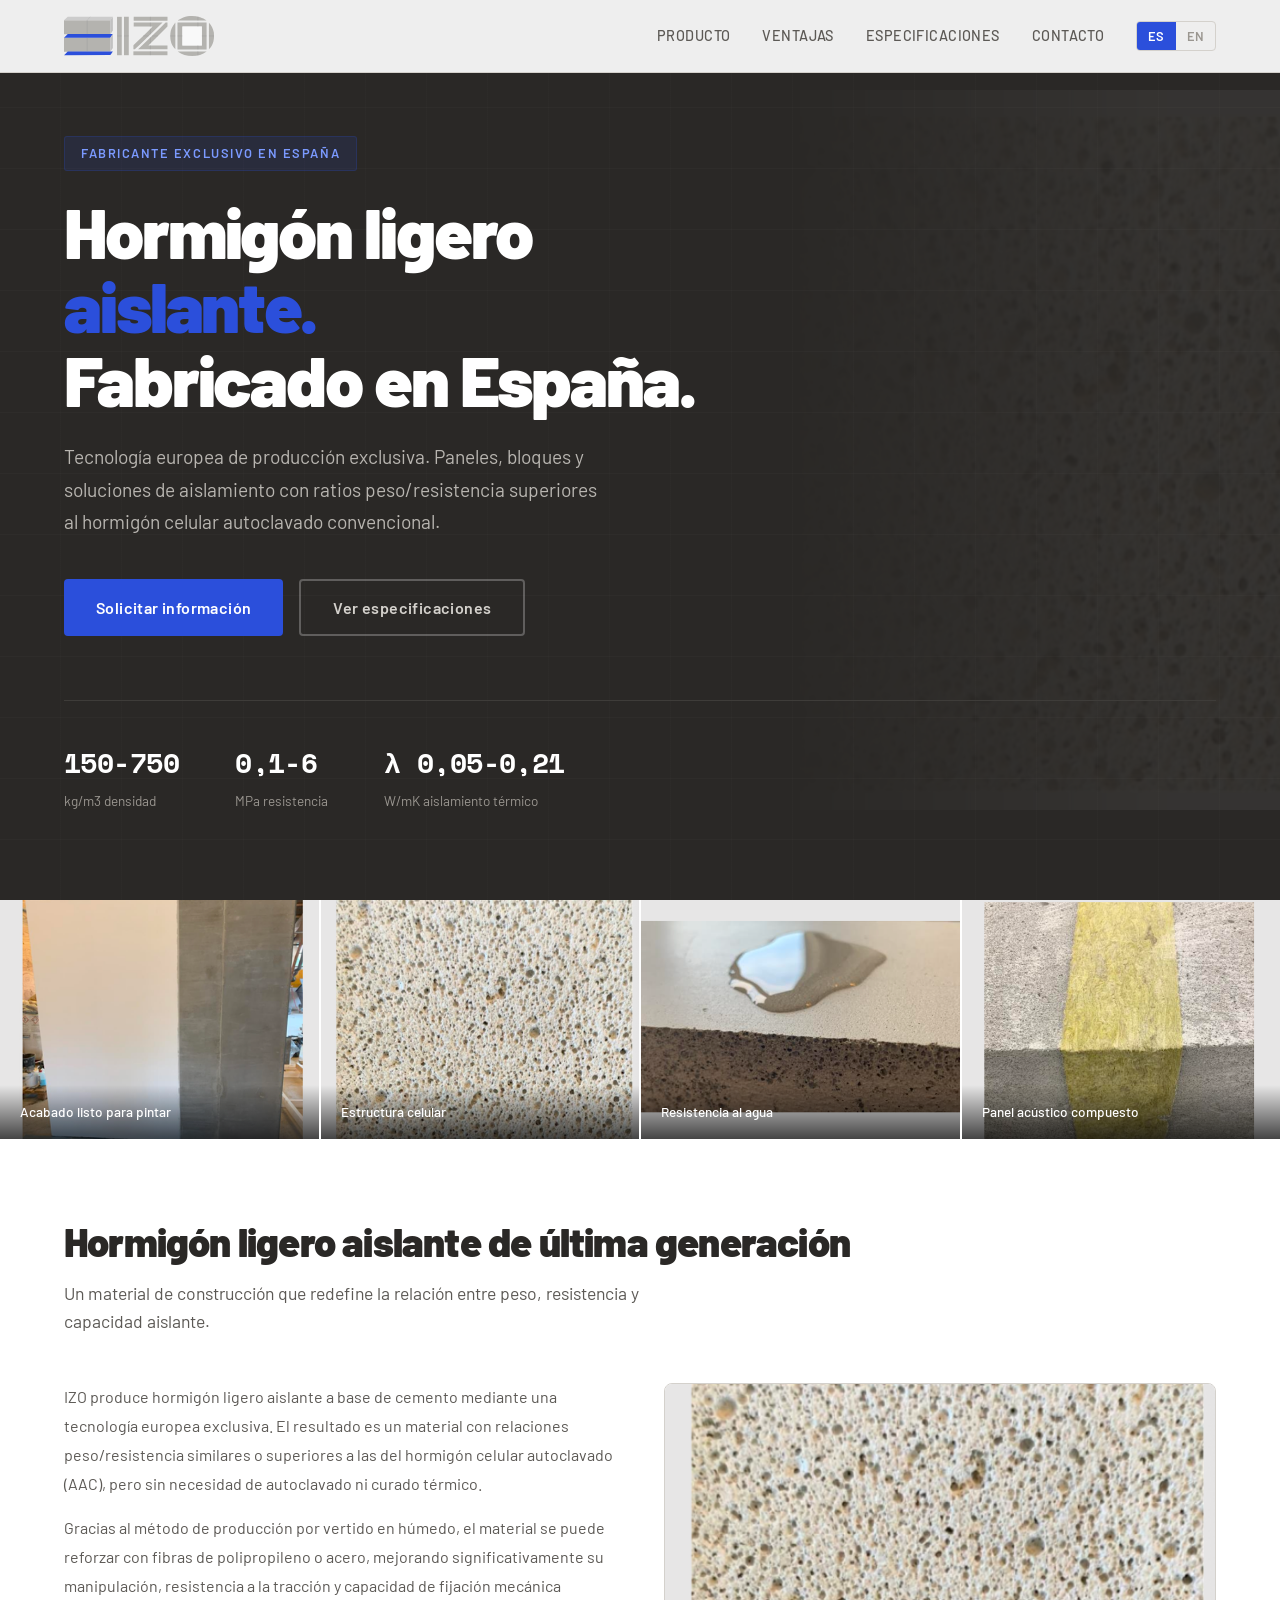
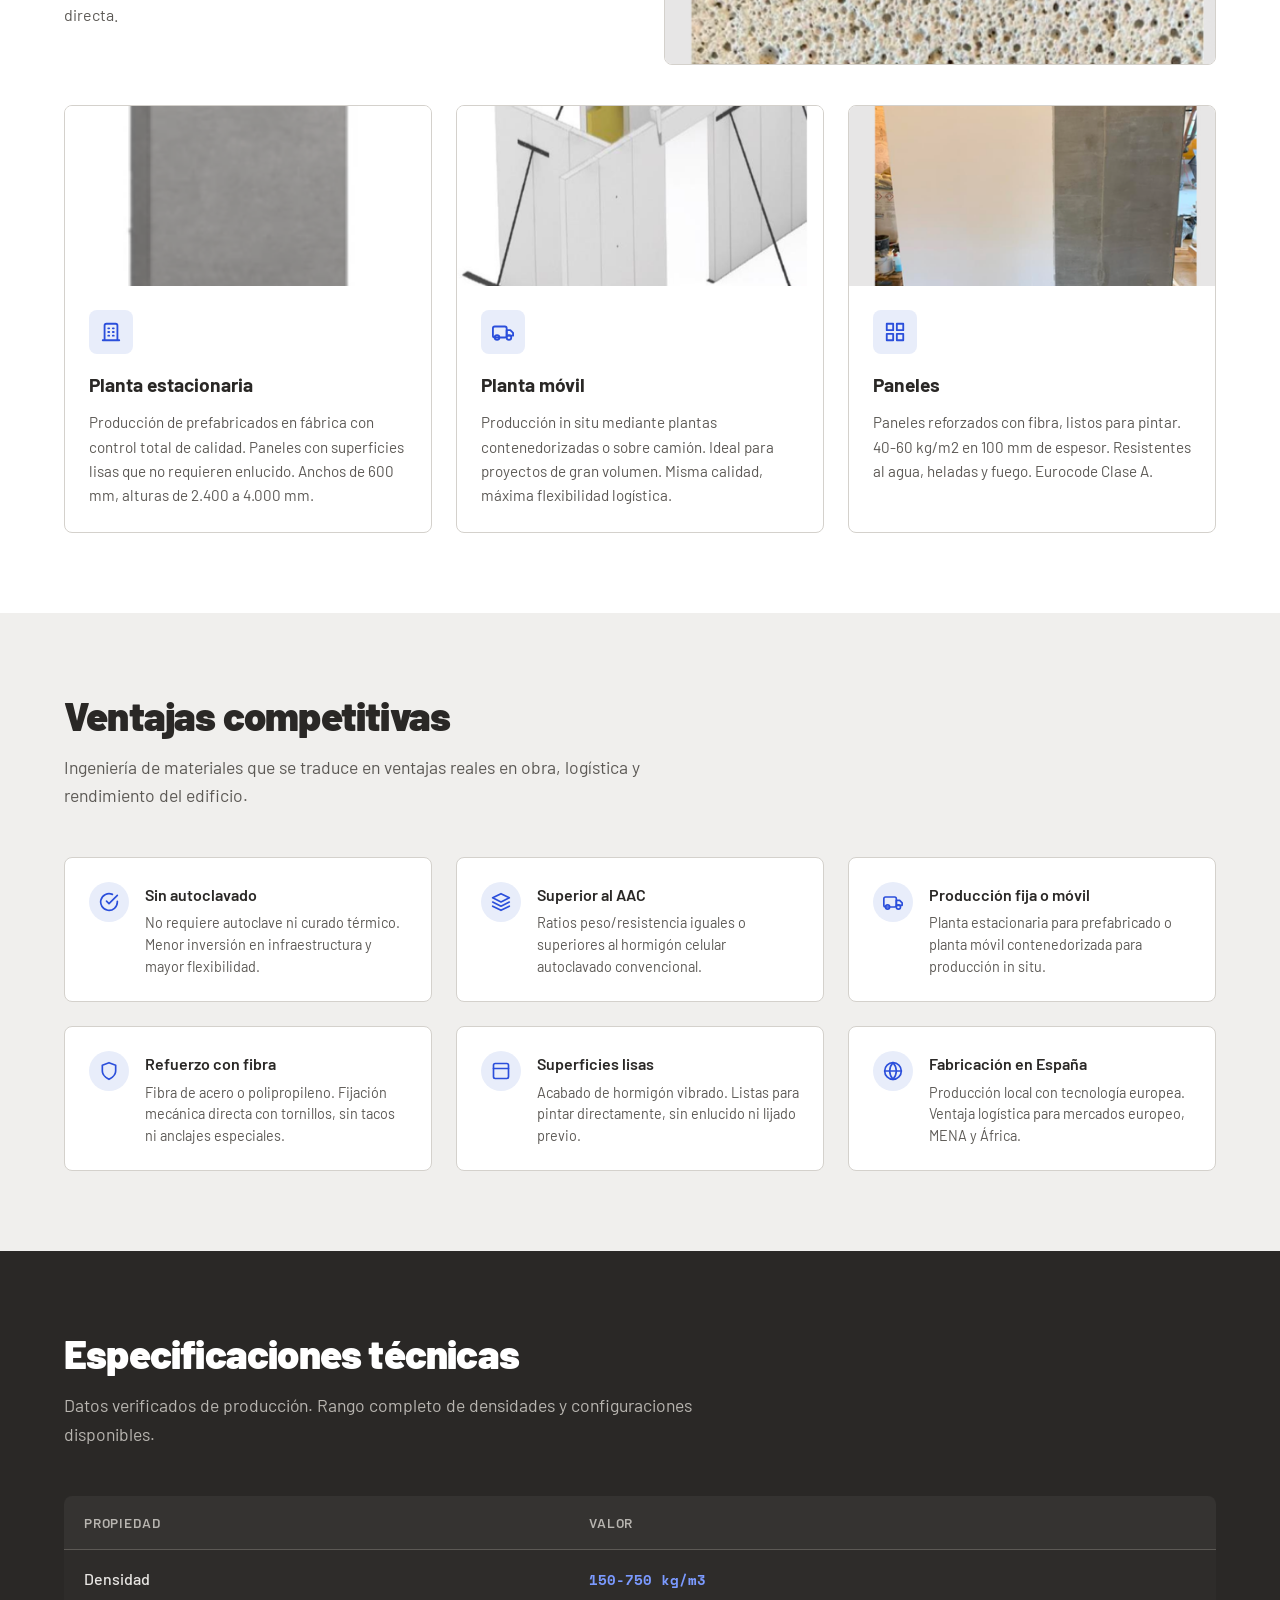
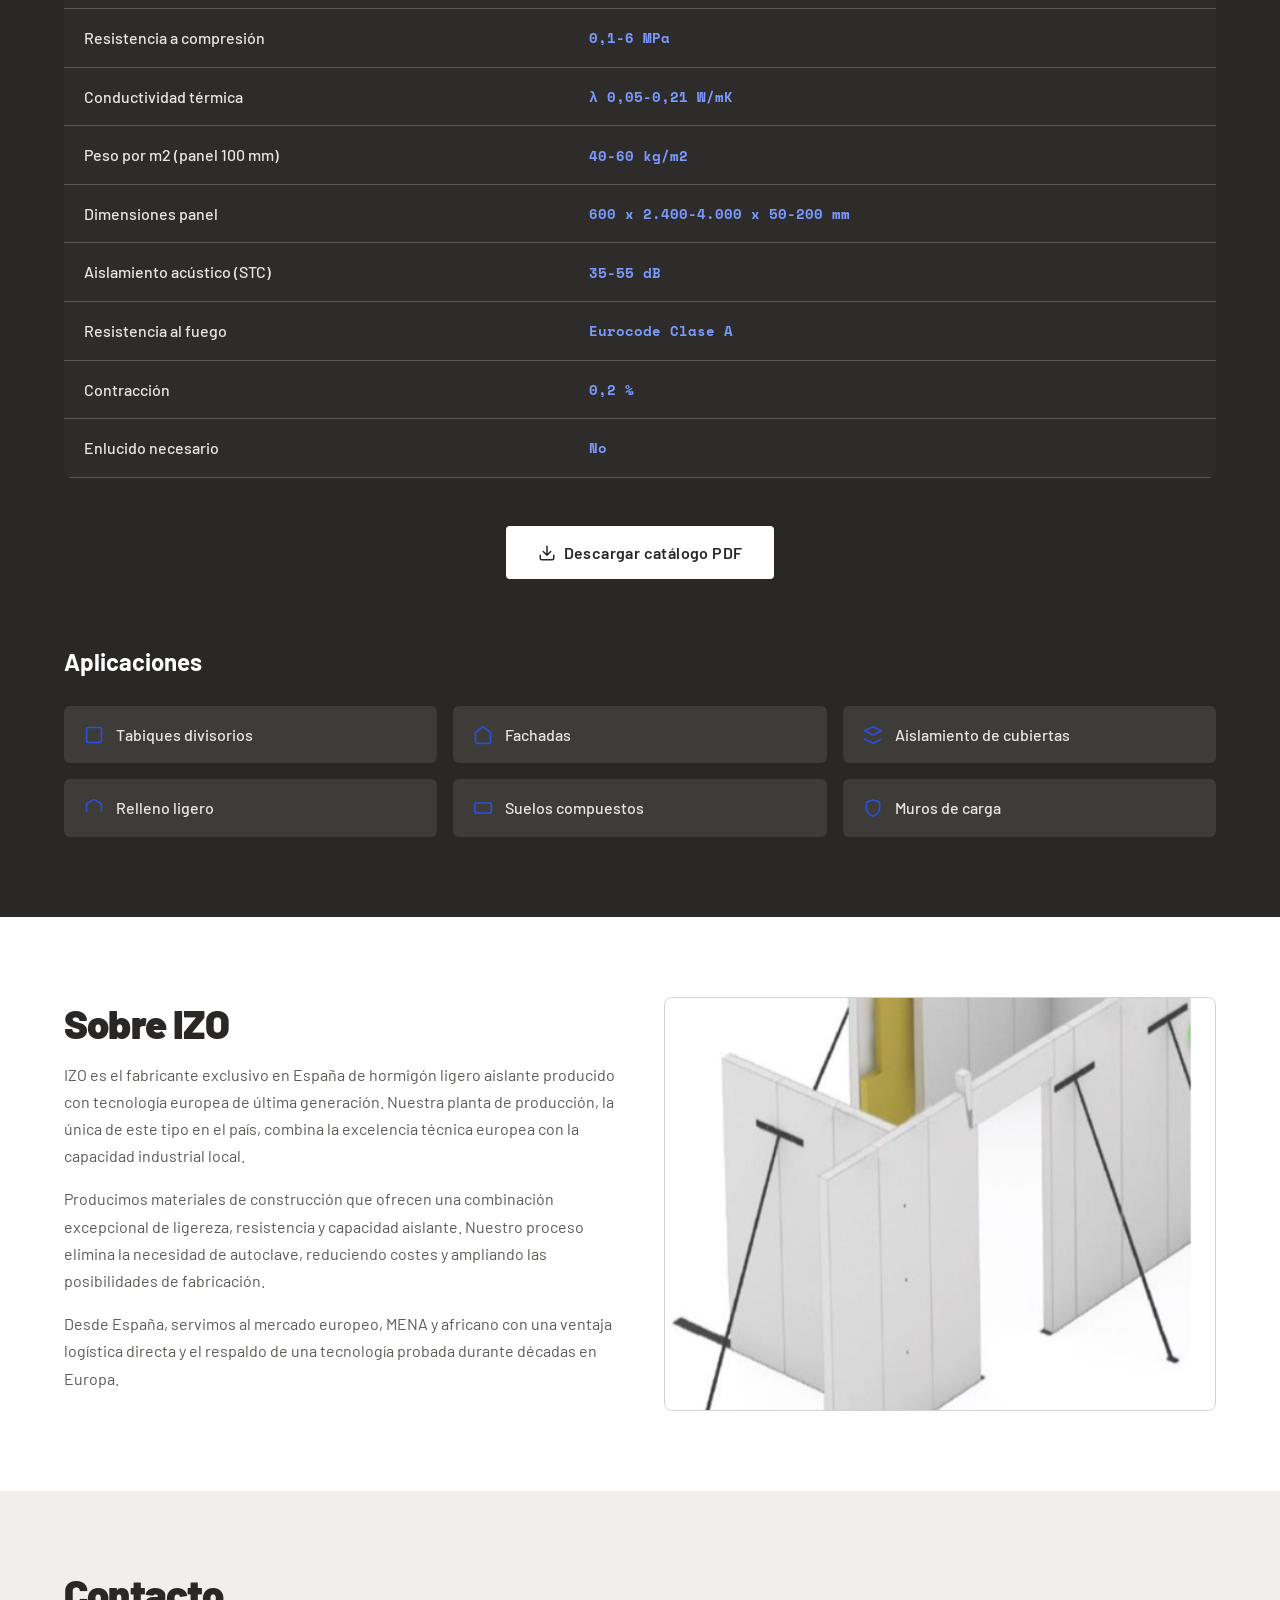
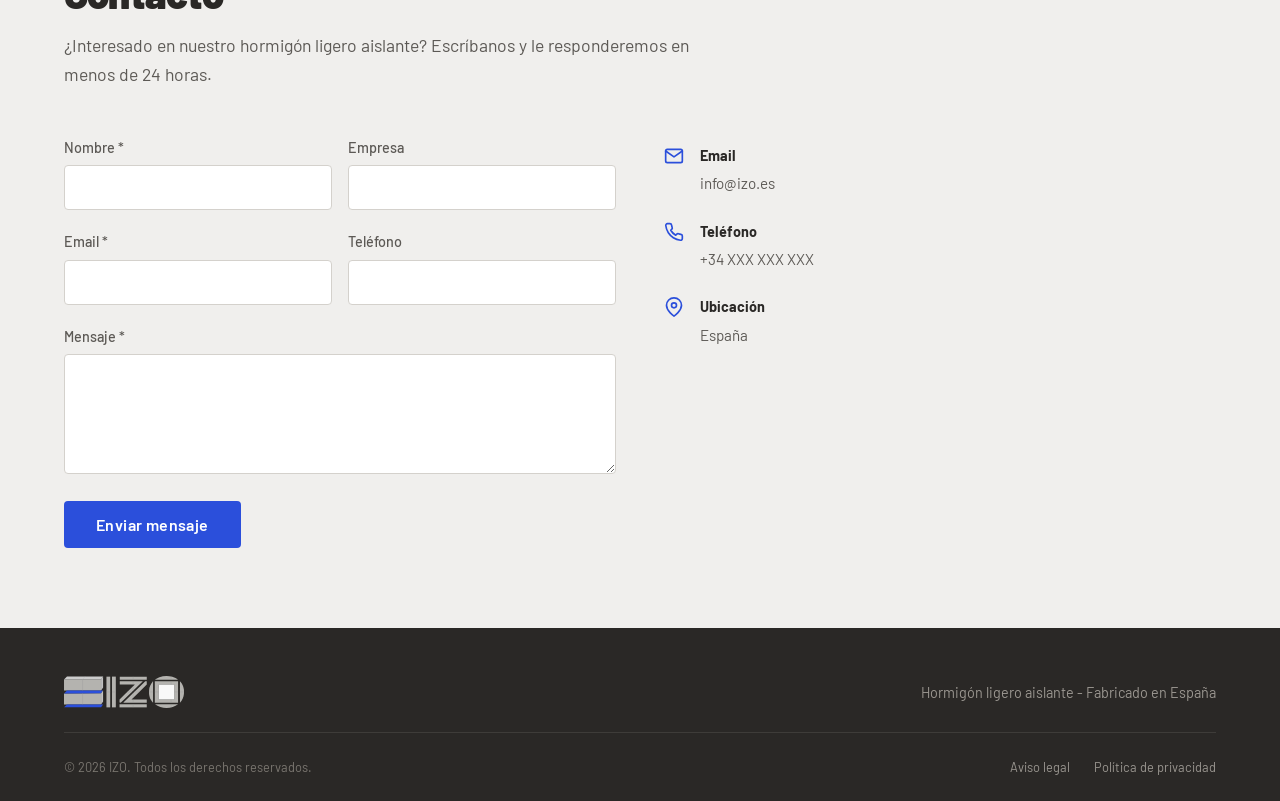
==== commit 16ec6cac: "Sustituir logos inline por nuevo logo.svg Co-Authored-By: Claude Sonnet 4.6 <noreply@anthropic.com>" ====
--- a/index.html
+++ b/index.html
@@ -166,7 +166,7 @@
       margin: 0 auto;
       padding: 0 1.5rem;
     }
-    .header-logo svg { height: 40px; width: auto; }
+    .header-logo img { height: 40px; width: auto; }
     .nav { display: flex; align-items: center; gap: 2rem; }
     .nav-link {
       font-family: var(--izo-font-heading);
@@ -497,7 +497,7 @@
       border-bottom: 1px solid var(--izo-concrete-800);
       margin-bottom: 1.5rem;
     }
-    .footer-logo svg { height: 32px; width: auto; }
+    .footer-logo img { height: 32px; width: auto; }
     .footer-tagline { font-size: 0.9rem; color: var(--izo-concrete-500); }
     .footer-bottom { display: flex; justify-content: space-between; font-size: 0.8rem; color: var(--izo-concrete-600); }
     .footer-links { display: flex; gap: 1.5rem; }
@@ -545,35 +545,7 @@
 <header class="header" id="header">
   <div class="header-inner">
     <a href="#" class="header-logo" aria-label="IZO">
-      <svg viewBox="0 0 220 48" fill="none" xmlns="http://www.w3.org/2000/svg">
-        <!-- Bloques isométricos -->
-        <polygon fill="#B8B5B0" points="5,3 42,3 42,14 5,14"/>
-        <polygon fill="#D4D1CC" points="5,3 42,3 47,0 10,0"/>
-        <polygon fill="#9A9690" points="42,3 47,0 47,11 42,14"/>
-        <rect fill="#2B4FDB" x="3" y="15 " width="41" height="2.5"/>
-        <polygon fill="#B8B5B0" points="5,19 42,19 42,30 5,30"/>
-        <polygon fill="#D4D1CC" points="5,19 42,19 47,16 10,16"/>
-        <polygon fill="#9A9690" points="42,19 47,16 47,27 42,30"/>
-        <rect fill="#2B4FDB" x="3" y="31" width="41" height="2.5"/>
-        <polygon fill="#B8B5B0" points="5,35 42,35 42,46 5,46"/>
-        <polygon fill="#D4D1CC" points="5,35 42,35 47,32 10,32"/>
-        <polygon fill="#9A9690" points="42,35 47,32 47,43 42,46"/>
-        <!-- I -->
-        <rect fill="#B8B5B0" x="58" y="2" width="1.5" height="44"/>
-        <rect fill="#B8B5B0" x="63" y="2" width="4.5" height="44"/>
-        <rect fill="#B8B5B0" x="71" y="2" width="1.5" height="44"/>
-        <!-- Z -->
-        <rect stroke="#B8B5B0" stroke-width="1.5" fill="none" x="80" y="2" width="32" height="44" rx="1"/>
-        <rect fill="#B8B5B0" x="84" y="6" width="24" height="4.5"/>
-        <polygon fill="#B8B5B0" points="102,10.5 108,10.5 92,37.5 86,37.5"/>
-        <rect fill="#B8B5B0" x="84" y="37.5" width="24" height="4.5"/>
-        <!-- O -->
-        <circle stroke="#B8B5B0" stroke-width="1.5" fill="none" cx="140" cy="24" r="22"/>
-        <rect fill="#B8B5B0" x="127" y="9" width="5" height="30" rx="1.5"/>
-        <rect fill="#B8B5B0" x="148" y="9" width="5" height="30" rx="1.5"/>
-        <rect fill="#B8B5B0" x="127" y="9" width="26" height="5" rx="1.5"/>
-        <rect fill="#B8B5B0" x="127" y="34" width="26" height="5" rx="1.5"/>
-      </svg>
+      <img src="assets/svg/logo.svg" alt="IZO">
     </a>
 
     <nav class="nav" id="nav">
@@ -978,35 +950,7 @@
   <div class="container">
     <div class="footer-inner">
       <div class="footer-logo">
-        <svg viewBox="0 0 170 36" fill="none" xmlns="http://www.w3.org/2000/svg">
-          <!-- Bloques isométricos (footer, versión oscura) -->
-          <polygon fill="#7A7670" points="4,2 32,2 32,10 4,10"/>
-          <polygon fill="#9A9690" points="4,2 32,2 36,0 8,0"/>
-          <polygon fill="#5C5955" points="32,2 36,0 36,8 32,10"/>
-          <rect fill="#2B4FDB" x="2" y="11" width="31" height="2"/>
-          <polygon fill="#7A7670" points="4,14 32,14 32,22 4,22"/>
-          <polygon fill="#9A9690" points="4,14 32,14 36,12 8,12"/>
-          <polygon fill="#5C5955" points="32,14 36,12 36,20 32,22"/>
-          <rect fill="#2B4FDB" x="2" y="23" width="31" height="2"/>
-          <polygon fill="#7A7670" points="4,26 32,26 32,34 4,34"/>
-          <polygon fill="#9A9690" points="4,26 32,26 36,24 8,24"/>
-          <polygon fill="#5C5955" points="32,26 36,24 36,32 32,34"/>
-          <!-- I -->
-          <rect fill="#9A9690" x="44" y="2" width="1.2" height="32"/>
-          <rect fill="#9A9690" x="48" y="2" width="3.5" height="32"/>
-          <rect fill="#9A9690" x="54.5" y="2" width="1.2" height="32"/>
-          <!-- Z -->
-          <rect stroke="#7A7670" stroke-width="1.2" fill="none" x="62" y="2" width="24" height="32" rx="1"/>
-          <rect fill="#9A9690" x="65" y="5" width="18" height="3.5"/>
-          <polygon fill="#9A9690" points="78,8.5 83,8.5 71,27.5 66,27.5"/>
-          <rect fill="#9A9690" x="65" y="27.5" width="18" height="3.5"/>
-          <!-- O -->
-          <circle stroke="#7A7670" stroke-width="1.2" fill="none" cx="107" cy="18" r="16"/>
-          <rect fill="#9A9690" x="97" y="7" width="4" height="22" rx="1"/>
-          <rect fill="#9A9690" x="113" y="7" width="4" height="22" rx="1"/>
-          <rect fill="#9A9690" x="97" y="7" width="20" height="4" rx="1"/>
-          <rect fill="#9A9690" x="97" y="25" width="20" height="4" rx="1"/>
-        </svg>
+        <img src="assets/svg/logo.svg" alt="IZO">
       </div>
       <div>
         <span class="footer-tagline t-es">Hormigón ligero aislante - Fabricado en España</span>
